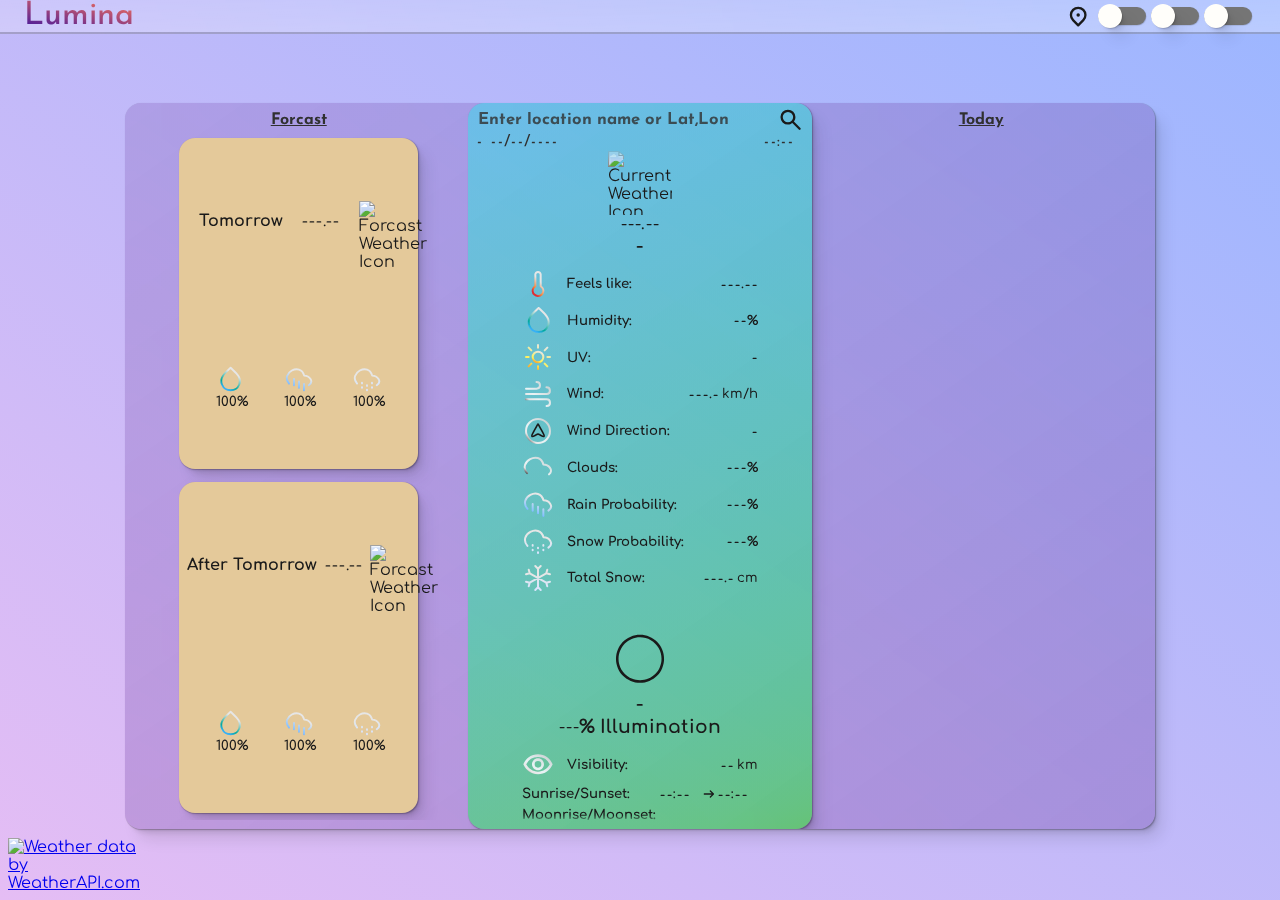
==== index.html @ 7ab4dc07 "forcast start" ====
<!DOCTYPE html>
<html lang="en">

<head>
    <meta charset="UTF-8">
    <meta name="viewport" content="width=device-width, initial-scale=1.0">
    <meta name="description" content="Lumina Weather Application">
    <meta property="og:title" content="Lumina" />
    <meta property="og:type" content="website" />
    <meta property="og:url" content="https://omar-elsherbiny.github.io/Lumina/" />
    <meta property="og:image" content="https://cdn.weatherapi.com/weather/64x64/day/116.png" />
    <title>Lumina Weather App</title>
    <link rel="stylesheet" href="./styles.css">
    <script src="./script.js" defer></script>
</head>

<body>
    <nav>
        <h1 id="title">Lumina</h1>
        <div>
            <svg id="location-off" class="hide" onclick="getLocation(false)" xmlns="http://www.w3.org/2000/svg"
                width="28" height="28" viewBox="0 0 24 24">
                <g fill="none" stroke="currentColor" stroke-linecap="round" stroke-width="2.5">
                    <path d="m4 4l16 16" />
                    <path stroke-linejoin="round"
                        d="M6.023 6.022A7.779 7.779 0 0 0 6.5 16.5L12 22l5-5M9.344 3.687a7.78 7.78 0 0 1 9.969 9.969" />
                </g>
            </svg>
            <svg id="location-on" onclick="getLocation(true)" xmlns="http://www.w3.org/2000/svg" width="28" height="28"
                viewBox="0 0 24 24">
                <g fill="none" stroke="currentColor" stroke-linejoin="round">
                    <path stroke-width="3.75" d="M12 11h.01v.01H12z" />
                    <path stroke-width="2.5" d="m12 22l5.5-5.5a7.778 7.778 0 1 0-11 0z" />
                </g>
            </svg>
            <input type="checkbox" id="format-toggle" class="toggle">
            <label for="format-toggle"><input type="checkbox" id="format-toggle" class="toggle"></label>
            <input type="checkbox" id="unit-toggle" class="toggle">
            <label for="unit-toggle"><input type="checkbox" id="unit-toggle" class="toggle"></label>
            <input type="checkbox" id="theme-toggle" class="toggle">
            <label for="theme-toggle"><input type="checkbox" id="theme-toggle" class="toggle"></label>
        </div>
    </nav>
    <div id="main-container">
        <main class="scroll">
            <section id="current-container">
                <div id="search-container">
                    <div id="search-box">
                        <input id="search-input" type="text" required minlength="1" maxlength="50" autocomplete="off"
                            placeholder="Enter location name or Lat,Lon">
                        <svg id="search-icon" onclick="updateWeatherData(0)" xmlns="http://www.w3.org/2000/svg"
                            width="28" height="28" viewBox="0 0 24 24">
                            <path fill="currentColor"
                                d="M9.5 16q-2.725 0-4.612-1.888T3 9.5t1.888-4.612T9.5 3t4.613 1.888T16 9.5q0 1.1-.35 2.075T14.7 13.3l5.6 5.6q.275.275.275.7t-.275.7t-.7.275t-.7-.275l-5.6-5.6q-.75.6-1.725.95T9.5 16m0-2q1.875 0 3.188-1.312T14 9.5t-1.312-3.187T9.5 5T6.313 6.313T5 9.5t1.313 3.188T9.5 14" />
                        </svg>
                    </div>
                    <div id="date-time-box">
                        <div id="date" class="clock-digit-container">
                            <div class="digit">
                                <p class="current">-</p>
                                <p>Sunday</p>
                                <p>Monday</p>
                                <p>Tuesday</p>
                                <p>Wednesday</p>
                                <p>Thursday</p>
                                <p>Friday</p>
                                <p>Saturday</p>
                            </div>
                            <p>
                            <pre> </pre>
                            </p>
                            <div class="digit">
                                <p class="current">-</p>
                                <p>0</p>
                                <p>1</p>
                                <p>2</p>
                                <p>3</p>
                                <p>4</p>
                                <p>5</p>
                                <p>6</p>
                                <p>7</p>
                                <p>8</p>
                                <p>9</p>
                            </div>
                            <div class="digit">
                                <p class="current">-</p>
                                <p>0</p>
                                <p>1</p>
                                <p>2</p>
                                <p>3</p>
                                <p>4</p>
                                <p>5</p>
                                <p>6</p>
                                <p>7</p>
                                <p>8</p>
                                <p>9</p>
                            </div>
                            <p>/</p>
                            <div class="digit">
                                <p class="current">-</p>
                                <p>0</p>
                                <p>1</p>
                                <p>2</p>
                                <p>3</p>
                                <p>4</p>
                                <p>5</p>
                                <p>6</p>
                                <p>7</p>
                                <p>8</p>
                                <p>9</p>
                            </div>
                            <div class="digit">
                                <p class="current">-</p>
                                <p>0</p>
                                <p>1</p>
                                <p>2</p>
                                <p>3</p>
                                <p>4</p>
                                <p>5</p>
                                <p>6</p>
                                <p>7</p>
                                <p>8</p>
                                <p>9</p>
                            </div>
                            <p>/</p>
                            <div class="digit">
                                <p class="current">-</p>
                                <p>0</p>
                                <p>1</p>
                                <p>2</p>
                                <p>3</p>
                                <p>4</p>
                                <p>5</p>
                                <p>6</p>
                                <p>7</p>
                                <p>8</p>
                                <p>9</p>
                            </div>
                            <div class="digit">
                                <p class="current">-</p>
                                <p>0</p>
                                <p>1</p>
                                <p>2</p>
                                <p>3</p>
                                <p>4</p>
                                <p>5</p>
                                <p>6</p>
                                <p>7</p>
                                <p>8</p>
                                <p>9</p>
                            </div>
                            <div class="digit">
                                <p class="current">-</p>
                                <p>0</p>
                                <p>1</p>
                                <p>2</p>
                                <p>3</p>
                                <p>4</p>
                                <p>5</p>
                                <p>6</p>
                                <p>7</p>
                                <p>8</p>
                                <p>9</p>
                            </div>
                            <div class="digit">
                                <p class="current">-</p>
                                <p>0</p>
                                <p>1</p>
                                <p>2</p>
                                <p>3</p>
                                <p>4</p>
                                <p>5</p>
                                <p>6</p>
                                <p>7</p>
                                <p>8</p>
                                <p>9</p>
                            </div>
                        </div>
                        <div id="time" class="clock-digit-container">
                            <div class="digit">
                                <p class="current">-</p>
                                <p>0</p>
                                <p>1</p>
                                <p>2</p>
                                <p>3</p>
                                <p>4</p>
                                <p>5</p>
                                <p>6</p>
                                <p>7</p>
                                <p>8</p>
                                <p>9</p>
                            </div>
                            <div class="digit">
                                <p class="current">-</p>
                                <p>0</p>
                                <p>1</p>
                                <p>2</p>
                                <p>3</p>
                                <p>4</p>
                                <p>5</p>
                                <p>6</p>
                                <p>7</p>
                                <p>8</p>
                                <p>9</p>
                            </div>
                            <p>:</p>
                            <div class="digit">
                                <p class="current">-</p>
                                <p>0</p>
                                <p>1</p>
                                <p>2</p>
                                <p>3</p>
                                <p>4</p>
                                <p>5</p>
                                <p>6</p>
                                <p>7</p>
                                <p>8</p>
                                <p>9</p>
                            </div>
                            <div class="digit">
                                <p class="current">-</p>
                                <p>0</p>
                                <p>1</p>
                                <p>2</p>
                                <p>3</p>
                                <p>4</p>
                                <p>5</p>
                                <p>6</p>
                                <p>7</p>
                                <p>8</p>
                                <p>9</p>
                            </div>
                            <div class="digit" style="padding-left: 0.2rem;">
                                <p>am</p>
                                <p>pm</p>
                            </div>
                        </div>
                    </div>
                    <div id="autocomplete-box"></div>
                </div>
                <div id="info-container" class="scroll">
                    <div id="centered-current-info">
                        <div id="current-weather-icon">
                            <img width="100%" height="100%" src="https://cdn.weatherapi.com/weather/64x64/day/116.png"
                                alt="Current Weather Icon">
                        </div>
                        <div id="current-temp" class="clock-digit-container">
                            <div class="digit">
                                <p class="current">-</p>
                                <p>0</p>
                                <p>1</p>
                                <p>2</p>
                                <p>3</p>
                                <p>4</p>
                                <p>5</p>
                                <p>6</p>
                                <p>7</p>
                                <p>8</p>
                                <p>9</p>
                            </div>
                            <div class="digit">
                                <p class="current">-</p>
                                <p>0</p>
                                <p>1</p>
                                <p>2</p>
                                <p>3</p>
                                <p>4</p>
                                <p>5</p>
                                <p>6</p>
                                <p>7</p>
                                <p>8</p>
                                <p>9</p>
                            </div>
                            <div class="digit">
                                <p class="current">-</p>
                                <p>0</p>
                                <p>1</p>
                                <p>2</p>
                                <p>3</p>
                                <p>4</p>
                                <p>5</p>
                                <p>6</p>
                                <p>7</p>
                                <p>8</p>
                                <p>9</p>
                            </div>
                            <p>.</p>
                            <div class="digit">
                                <p class="current">-</p>
                                <p>0</p>
                                <p>1</p>
                                <p>2</p>
                                <p>3</p>
                                <p>4</p>
                                <p>5</p>
                                <p>6</p>
                                <p>7</p>
                                <p>8</p>
                                <p>9</p>
                            </div>
                            <div class="digit">
                                <p class="current">-</p>
                                <p>°C</p>
                                <p>°F</p>
                            </div>
                        </div>
                        <h3 id="current-desc">-</h3>
                    </div>
                    <div id="extended-current-info">
                        <div class="info-piece">
                            <div class="key">
                                <svg class="key-icon" xmlns="http://www.w3.org/2000/svg" width="32" height="32"
                                    viewBox="0 0 24 24">
                                    <linearGradient id="grad1" x1="40%" y1="100%" x2="90%" y2="0%">
                                        <stop offset="0%" stop-color="#df2f36" />
                                        <stop offset="20%" stop-color="#f5853e" />
                                        <stop offset="60%" stop-color="#e6e6e6" />
                                        <stop offset="100%" stop-color="#e6e6e6" />
                                    </linearGradient>
                                    <linearGradient id="grad2" x1="40%" y1="100%" x2="90%" y2="0%">
                                        <stop offset="0%" stop-color="#36b0f7" />
                                        <stop offset="20%" stop-color="#01a99d" />
                                        <stop offset="70%" stop-color="#e6e6e6" />
                                        <stop offset="100%" stop-color="#e6e6e6" />
                                    </linearGradient>
                                    <linearGradient id="grad3" x1="40%" y1="100%" x2="90%" y2="0%">
                                        <stop offset="0%" stop-color="#f7b336" />
                                        <stop offset="20%" stop-color="#fff157" />
                                        <stop offset="95%" stop-color="#e6e6e6" />
                                        <stop offset="100%" stop-color="#e6e6e6" />
                                    </linearGradient>
                                    <linearGradient id="grad4" x1="0%" y1="100%" x2="100%" y2="0%">
                                        <stop offset="0%" stop-color="#1a1a1a" />
                                        <stop offset="20%" stop-color="#e6e6e6" />
                                        <stop offset="40%" stop-color="#e9f3f5" />
                                        <stop offset="100%" stop-color="#c4cbcc" />
                                    </linearGradient>
                                    <linearGradient id="grad5" x1="0%" y1="100%" x2="100%" y2="0%">
                                        <stop offset="0%" stop-color="#1a1a1a" />
                                        <stop offset="20%" stop-color="#e6e6e6" />
                                        <stop offset="40%" stop-color="#e9f3f5" />
                                        <stop offset="100%" stop-color="#c4cbcc" />
                                    </linearGradient>
                                    <linearGradient id="grad6" x1="0%" y1="100%" x2="50%" y2="0%">
                                        <stop offset="0%" stop-color="#2d69f7" />
                                        <stop offset="30%" stop-color="#87c1ff" />
                                        <stop offset="80%" stop-color="#e6e6e6" />
                                        <stop offset="100%" stop-color="#e6e6e6" />
                                    </linearGradient>
                                    <linearGradient id="grad7" x1="0%" y1="100%" x2="0%" y2="0%">
                                        <stop offset="0%" stop-color="#d9e4ff" />
                                        <stop offset="50%" stop-color="#dfe6ed" />
                                        <stop offset="60%" stop-color="#e6e6e6" />
                                        <stop offset="100%" stop-color="#e6e6e6" />
                                    </linearGradient>
                                    <path fill="none" stroke="url(#grad1)" stroke-linecap="round"
                                        stroke-linejoin="round" stroke-miterlimit="10" stroke-width="1.5"
                                        d="M14.155 13.86a.326.326 0 0 1-.114-.116a.312.312 0 0 1-.041-.155v-8.66c0-.512-.21-1.002-.586-1.364A2.038 2.038 0 0 0 12 3c-.53 0-1.04.203-1.414.565A1.894 1.894 0 0 0 10 4.929v8.66a.313.313 0 0 1-.041.155a.327.327 0 0 1-.114.116a3.971 3.971 0 0 0-1.396 1.493a3.803 3.803 0 0 0-.445 1.965a3.8 3.8 0 0 0 1.266 2.644a4.085 4.085 0 0 0 2.82 1.037a4.071 4.071 0 0 0 2.77-1.16A3.787 3.787 0 0 0 16 17.145c0-.652-.168-1.294-.49-1.867a3.976 3.976 0 0 0-1.355-1.417" />
                                </svg>
                                <h5 class="key-name">Feels like:</h5>
                            </div>
                            <div id="feels-like" class="value clock-digit-container">
                                <div class="digit">
                                    <p class="current">-</p>
                                    <p>0</p>
                                    <p>1</p>
                                    <p>2</p>
                                    <p>3</p>
                                    <p>4</p>
                                    <p>5</p>
                                    <p>6</p>
                                    <p>7</p>
                                    <p>8</p>
                                    <p>9</p>
                                </div>
                                <div class="digit">
                                    <p class="current">-</p>
                                    <p>0</p>
                                    <p>1</p>
                                    <p>2</p>
                                    <p>3</p>
                                    <p>4</p>
                                    <p>5</p>
                                    <p>6</p>
                                    <p>7</p>
                                    <p>8</p>
                                    <p>9</p>
                                </div>
                                <div class="digit">
                                    <p class="current">-</p>
                                    <p>0</p>
                                    <p>1</p>
                                    <p>2</p>
                                    <p>3</p>
                                    <p>4</p>
                                    <p>5</p>
                                    <p>6</p>
                                    <p>7</p>
                                    <p>8</p>
                                    <p>9</p>
                                </div>
                                <p>.</p>
                                <div class="digit">
                                    <p class="current">-</p>
                                    <p>0</p>
                                    <p>1</p>
                                    <p>2</p>
                                    <p>3</p>
                                    <p>4</p>
                                    <p>5</p>
                                    <p>6</p>
                                    <p>7</p>
                                    <p>8</p>
                                    <p>9</p>
                                </div>
                                <div class="digit">
                                    <p class="current">-</p>
                                    <p>°C</p>
                                    <p>°F</p>
                                </div>
                            </div>
                        </div>
                        <div class="info-piece">
                            <div class="key">
                                <svg class="key-icon" xmlns="http://www.w3.org/2000/svg" width="32" height="32"
                                    viewBox="0 0 24 24">
                                    <path fill="none" stroke="url(#grad2)" stroke-linecap="round"
                                        stroke-linejoin="round" stroke-width="1.5"
                                        d="M12.495 3c3.58 3.56 9.345 7.602 6.932 13.397C18.275 19.163 15.492 21 12.5 21c-2.992 0-5.775-1.837-6.927-4.603C3.161 10.607 8.919 6.561 12.495 3" />
                                </svg>
                                <h5 class="key-name">Humidity:</h5>
                            </div>
                            <div id="humidity" class="value clock-digit-container">
                                <div class="digit">
                                    <p class="current">-</p>
                                    <p>0</p>
                                    <p>1</p>
                                    <p>2</p>
                                    <p>3</p>
                                    <p>4</p>
                                    <p>5</p>
                                    <p>6</p>
                                    <p>7</p>
                                    <p>8</p>
                                    <p>9</p>
                                </div>
                                <div class="digit">
                                    <p class="current">-</p>
                                    <p>0</p>
                                    <p>1</p>
                                    <p>2</p>
                                    <p>3</p>
                                    <p>4</p>
                                    <p>5</p>
                                    <p>6</p>
                                    <p>7</p>
                                    <p>8</p>
                                    <p>9</p>
                                </div>
                                <h5>%</h5>
                            </div>
                        </div>
                        <div class="info-piece">
                            <div class="key">
                                <svg class="key-icon" xmlns="http://www.w3.org/2000/svg" width="32" height="32"
                                    viewBox="0 0 24 24">
                                    <g fill="none" stroke="url(#grad3)" stroke-linecap="round" stroke-linejoin="round"
                                        stroke-width="1.5">
                                        <circle cx="12" cy="12" r="4" />
                                        <path
                                            d="M12 3v2m0 14.004v2M5 12H3m18 0h-2m0-7l-2 2M5 5l2 2m0 10l-2 2m14 0l-2-2" />
                                    </g>
                                </svg>
                                <h5 class="key-name">UV:</h5>
                            </div>
                            <div id="uv" class="value clock-digit-container">
                                <div class="digit">
                                    <p class="current">-</p>
                                    <p>0</p>
                                    <p>1</p>
                                    <p>2</p>
                                    <p>3</p>
                                    <p>4</p>
                                    <p>5</p>
                                    <p>6</p>
                                    <p>7</p>
                                    <p>8</p>
                                    <p>9</p>
                                    <p>10</p>
                                    <p>11</p>
                                </div>
                            </div>
                        </div>
                        <div class="info-piece">
                            <div class="key">
                                <svg class="key-icon" xmlns="http://www.w3.org/2000/svg" width="32" height="32"
                                    viewBox="0 0 24 24">
                                    <path fill="none" stroke="url(#grad4)" stroke-linecap="round"
                                        stroke-linejoin="round" stroke-width="1.5"
                                        d="M18.325 7c3.485 0 3.485 5 0 5H3m15.411 9c3.452 0 3.452-5 0-5H3m7.872-13c3.506 0 3.506 5 0 5H3" />
                                </svg>
                                <h5 class="key-name">Wind:</h5>
                            </div>
                            <div id="wind" class="value clock-digit-container">
                                <div class="digit">
                                    <p class="current">-</p>
                                    <p>0</p>
                                    <p>1</p>
                                    <p>2</p>
                                    <p>3</p>
                                    <p>4</p>
                                    <p>5</p>
                                    <p>6</p>
                                    <p>7</p>
                                    <p>8</p>
                                    <p>9</p>
                                </div>
                                <div class="digit">
                                    <p class="current">-</p>
                                    <p>0</p>
                                    <p>1</p>
                                    <p>2</p>
                                    <p>3</p>
                                    <p>4</p>
                                    <p>5</p>
                                    <p>6</p>
                                    <p>7</p>
                                    <p>8</p>
                                    <p>9</p>
                                </div>
                                <div class="digit">
                                    <p class="current">-</p>
                                    <p>0</p>
                                    <p>1</p>
                                    <p>2</p>
                                    <p>3</p>
                                    <p>4</p>
                                    <p>5</p>
                                    <p>6</p>
                                    <p>7</p>
                                    <p>8</p>
                                    <p>9</p>
                                </div>
                                <p>.</p>
                                <div class="digit">
                                    <p class="current">-</p>
                                    <p>0</p>
                                    <p>1</p>
                                    <p>2</p>
                                    <p>3</p>
                                    <p>4</p>
                                    <p>5</p>
                                    <p>6</p>
                                    <p>7</p>
                                    <p>8</p>
                                    <p>9</p>
                                </div>
                                <h5 style="padding-left: 0.2rem;font-weight: 500;">km/h</h5>
                            </div>
                        </div>
                        <div class="info-piece">
                            <div class="key">
                                <svg id='wind-dir-icon'
                                    style="transition: rotate 0.5s cubic-bezier(.6,.3,.3,1.39);rotate:0deg;"
                                    class="key-icon" xmlns="http://www.w3.org/2000/svg" width="32" height="32"
                                    viewBox="0 0 24 24">
                                    <g fill="none" stroke="transparent" stroke-linecap="round" stroke-linejoin="round"
                                        stroke-width="1.5">
                                        <path d="M12 16.5v-9M8.5 11L12 7.5l3.5 3.5" />
                                    </g>
                                    <g fill="none" stroke="currentColor" stroke-width="1.2" stroke-linecap="round"
                                        stroke-linejoin="round">
                                        <path
                                            d="M 12.25 7 C 16.5 15 17 15.5 16.5 16 C 16 16.5 15.5 16 12.5 14.5 Q 12 14.25 11.5 14.5 C 8.5 16 8 16.5 7.5 16 C 7 15.5 7.5 15 11.75 7 Q 12 6.5 12.25 7" />
                                    </g>

                                    <g fill="none" stroke="url(#grad5)" stroke-linecap="round" stroke-linejoin="round"
                                        stroke-width="1.5">
                                        <circle cx="12" cy="12" r="9" />
                                    </g>
                                </svg>
                                <h5 class="key-name">Wind Direction:</h5>
                            </div>
                            <div id="wind-dir" class="value clock-digit-container">
                                <div class="digit">
                                    <p class="current">-</p>
                                    <p>N</p>
                                    <p>NNE</p>
                                    <p>NE</p>
                                    <p>ENE</p>
                                    <p>E</p>
                                    <p>ESE</p>
                                    <p>SE</p>
                                    <p>SSE</p>
                                    <p>S</p>
                                    <p>SSW</p>
                                    <p>SW</p>
                                    <p>WSW</p>
                                    <p>W</p>
                                    <p>WNW</p>
                                    <p>NW</p>
                                    <p>NNW</p>
                                </div>
                            </div>
                        </div>
                        <div class="info-piece">
                            <div class="key">
                                <svg class="key-icon" xmlns="http://www.w3.org/2000/svg" width="32" height="32"
                                    viewBox="0 0 24 24">
                                    <path fill="none" stroke="url(#grad5)" stroke-linecap="round"
                                        stroke-linejoin="round" stroke-width="1.5"
                                        d="M20.278 17.497c3.678-3.154-.214-7.384-4.256-7.384C13.175-.969-3.526 8.197 3.875 16.55" />
                                </svg>
                                <h5 class="key-name">Clouds:</h5>
                            </div>
                            <div id="clouds" class="value clock-digit-container">
                                <div class="digit">
                                    <p class="current">-</p>
                                    <p>0</p>
                                    <p>1</p>
                                    <p>2</p>
                                    <p>3</p>
                                    <p>4</p>
                                    <p>5</p>
                                    <p>6</p>
                                    <p>7</p>
                                    <p>8</p>
                                    <p>9</p>
                                </div>
                                <div class="digit">
                                    <p class="current">-</p>
                                    <p>0</p>
                                    <p>1</p>
                                    <p>2</p>
                                    <p>3</p>
                                    <p>4</p>
                                    <p>5</p>
                                    <p>6</p>
                                    <p>7</p>
                                    <p>8</p>
                                    <p>9</p>
                                </div>
                                <div class="digit">
                                    <p class="current">-</p>
                                    <p>0</p>
                                    <p>1</p>
                                    <p>2</p>
                                    <p>3</p>
                                    <p>4</p>
                                    <p>5</p>
                                    <p>6</p>
                                    <p>7</p>
                                    <p>8</p>
                                    <p>9</p>
                                </div>
                                <h5>%</h5>
                            </div>
                        </div>
                        <div class="info-piece">
                            <div class="key">
                                <svg class="key-icon" xmlns="http://www.w3.org/2000/svg" width="32" height="32"
                                    viewBox="0 0 24 24">
                                    <path fill="none" stroke="url(#grad6)" stroke-linecap="round"
                                        stroke-linejoin="round" stroke-width="1.5"
                                        d="M12.004 19L12 14m4.004 7L16 16m-7.996 1L8 12m11.825 5c4.495-3.16.475-7.73-3.706-7.73C13.296-1.732-3.265 7.368 4.074 15.662" />
                                </svg>
                                <h5 class="key-name">Rain Probability:</h5>
                            </div>
                            <div id="rain" class="value clock-digit-container">
                                <div class="digit">
                                    <p class="current">-</p>
                                    <p>0</p>
                                    <p>1</p>
                                    <p>2</p>
                                    <p>3</p>
                                    <p>4</p>
                                    <p>5</p>
                                    <p>6</p>
                                    <p>7</p>
                                    <p>8</p>
                                    <p>9</p>
                                </div>
                                <div class="digit">
                                    <p class="current">-</p>
                                    <p>0</p>
                                    <p>1</p>
                                    <p>2</p>
                                    <p>3</p>
                                    <p>4</p>
                                    <p>5</p>
                                    <p>6</p>
                                    <p>7</p>
                                    <p>8</p>
                                    <p>9</p>
                                </div>
                                <div class="digit">
                                    <p class="current">-</p>
                                    <p>0</p>
                                    <p>1</p>
                                    <p>2</p>
                                    <p>3</p>
                                    <p>4</p>
                                    <p>5</p>
                                    <p>6</p>
                                    <p>7</p>
                                    <p>8</p>
                                    <p>9</p>
                                </div>
                                <h5>%</h5>
                            </div>
                        </div>
                        <div class="info-piece">
                            <div class="key">
                                <svg class="key-icon" xmlns="http://www.w3.org/2000/svg" width="32" height="32"
                                    viewBox="0 0 24 24">
                                    <path fill="none" stroke="url(#grad7)" stroke-linecap="round"
                                        stroke-linejoin="round" stroke-width="1.5"
                                        d="M12.004 17.5L12 17m4.004-1.5L16 15m-7.996.5L8 15m4.004 6L12 20.5m4.004-1.5L16 18.5m-7.996.5L8 18.5M19.825 17c4.495-3.16.475-7.73-3.706-7.73C13.296-1.732-3.265 7.368 4.074 15.662" />
                                </svg>
                                <h5 class="key-name">Snow Probability:</h5>
                            </div>
                            <div id="snow" class="value clock-digit-container">
                                <div class="digit">
                                    <p class="current">-</p>
                                    <p>0</p>
                                    <p>1</p>
                                    <p>2</p>
                                    <p>3</p>
                                    <p>4</p>
                                    <p>5</p>
                                    <p>6</p>
                                    <p>7</p>
                                    <p>8</p>
                                    <p>9</p>
                                </div>
                                <div class="digit">
                                    <p class="current">-</p>
                                    <p>0</p>
                                    <p>1</p>
                                    <p>2</p>
                                    <p>3</p>
                                    <p>4</p>
                                    <p>5</p>
                                    <p>6</p>
                                    <p>7</p>
                                    <p>8</p>
                                    <p>9</p>
                                </div>
                                <div class="digit">
                                    <p class="current">-</p>
                                    <p>0</p>
                                    <p>1</p>
                                    <p>2</p>
                                    <p>3</p>
                                    <p>4</p>
                                    <p>5</p>
                                    <p>6</p>
                                    <p>7</p>
                                    <p>8</p>
                                    <p>9</p>
                                </div>
                                <h5>%</h5>
                            </div>
                        </div>
                        <div class="info-piece">
                            <div class="key">
                                <svg class="key-icon" xmlns="http://www.w3.org/2000/svg" width="32" height="32"
                                    viewBox="0 0 24 24">
                                    <path fill="none" stroke="url(#grad7)" stroke-linecap="round"
                                        stroke-linejoin="round" stroke-width="1.5"
                                        d="M12 19V5M9.953 3L12 5l2.047-2M9.953 21L12 19l2.047 2m-8.251-5.5l12.408-7m.749-2.732L18.204 8.5L21 9.232M3 14.768l2.796.732l-.75 2.732m.75-9.732l12.408 7M21 14.768l-2.796.732l.75 2.732M5.047 5.768L5.796 8.5L3 9.232" />
                                </svg>
                                <h5 class="key-name">Total Snow:</h5>
                            </div>
                            <div id="total-snow" class="value clock-digit-container">
                                <div class="digit">
                                    <p class="current">-</p>
                                    <p>0</p>
                                    <p>1</p>
                                    <p>2</p>
                                    <p>3</p>
                                    <p>4</p>
                                    <p>5</p>
                                    <p>6</p>
                                    <p>7</p>
                                    <p>8</p>
                                    <p>9</p>
                                </div>
                                <div class="digit">
                                    <p class="current">-</p>
                                    <p>0</p>
                                    <p>1</p>
                                    <p>2</p>
                                    <p>3</p>
                                    <p>4</p>
                                    <p>5</p>
                                    <p>6</p>
                                    <p>7</p>
                                    <p>8</p>
                                    <p>9</p>
                                </div>
                                <div class="digit">
                                    <p class="current">-</p>
                                    <p>0</p>
                                    <p>1</p>
                                    <p>2</p>
                                    <p>3</p>
                                    <p>4</p>
                                    <p>5</p>
                                    <p>6</p>
                                    <p>7</p>
                                    <p>8</p>
                                    <p>9</p>
                                </div>
                                <p>.</p>
                                <div class="digit">
                                    <p class="current">-</p>
                                    <p>0</p>
                                    <p>1</p>
                                    <p>2</p>
                                    <p>3</p>
                                    <p>4</p>
                                    <p>5</p>
                                    <p>6</p>
                                    <p>7</p>
                                    <p>8</p>
                                    <p>9</p>
                                </div>
                                <h5 style="padding-left: 0.2rem;font-weight: 500;">cm</h5>
                            </div>
                        </div>
                    </div>
                    <div id="centered-night-info">
                        <div id="night-moon-icon">
                            <svg xmlns="http://www.w3.org/2000/svg" width="32" height="32" viewBox="0 0 30 30">
                                <path fill="currentColor"
                                    d="M3.74 14.44c0-1.53.3-3 .89-4.39s1.4-2.59 2.4-3.6s2.2-1.81 3.6-2.4s2.85-.89 4.37-.89c1.53 0 3 .3 4.39.89s2.59 1.4 3.6 2.4s1.81 2.2 2.4 3.6s.89 2.85.89 4.39c0 1.52-.3 2.98-.89 4.37s-1.4 2.59-2.4 3.6s-2.2 1.81-3.6 2.4s-2.85.89-4.39.89c-1.52 0-2.98-.3-4.37-.89s-2.59-1.4-3.6-2.4s-1.81-2.2-2.4-3.6s-.89-2.84-.89-4.37m1.2 0c0 1.36.27 2.66.8 3.9s1.25 2.32 2.15 3.22s1.97 1.61 3.22 2.15s2.55.8 3.9.8c1.37 0 2.67-.27 3.91-.8s2.31-1.25 3.22-2.15s1.62-1.97 2.15-3.22s.8-2.55.8-3.9c0-1.82-.45-3.5-1.35-5.05s-2.13-2.77-3.68-3.68s-3.23-1.35-5.05-1.35c-1.36 0-2.66.27-3.9.8S8.79 6.41 7.89 7.32S6.28 9.3 5.74 10.54s-.8 2.54-.8 3.9" />
                            </svg>
                            <svg xmlns="http://www.w3.org/2000/svg" width="32" height="32" viewBox="0 0 30 30">
                                <path fill="currentColor"
                                    d="M15.01 25.71c2.04 0 3.92-.5 5.65-1.51s3.09-2.37 4.09-4.1s1.51-3.61 1.51-5.65s-.5-3.92-1.51-5.65s-2.37-3.09-4.09-4.09s-3.61-1.51-5.65-1.51c1.32.52 2.48 1.2 3.47 2.06s1.78 1.79 2.35 2.82s.99 2.07 1.27 3.13s.41 2.14.41 3.24c0 .64-.02 1.26-.07 1.84c-.05.58-.15 1.2-.29 1.87s-.33 1.28-.56 1.86s-.54 1.15-.92 1.74s-.83 1.11-1.35 1.58s-1.14.92-1.87 1.33s-1.55.75-2.44 1.04" />
                            </svg>
                            <svg xmlns="http://www.w3.org/2000/svg" width="32" height="32" viewBox="0 0 30 30">
                                <path fill="currentColor"
                                    d="M15.01 25.71c2.04 0 3.92-.5 5.65-1.51s3.09-2.37 4.09-4.1s1.51-3.61 1.51-5.65s-.5-3.92-1.51-5.65s-2.37-3.09-4.09-4.09s-3.61-1.51-5.65-1.51c1.1.59 2.07 1.32 2.89 2.19s1.47 1.82 1.95 2.83s.83 2.03 1.05 3.07s.34 2.09.34 3.16c0 .91-.04 1.76-.13 2.54s-.27 1.63-.53 2.53s-.62 1.71-1.06 2.43s-1.04 1.42-1.82 2.09s-1.67 1.22-2.69 1.67" />
                            </svg>
                            <svg xmlns="http://www.w3.org/2000/svg" width="32" height="32" viewBox="0 0 30 30">
                                <path fill="currentColor"
                                    d="M15.01 25.71c2.04 0 3.92-.5 5.65-1.51s3.09-2.37 4.09-4.1s1.51-3.61 1.51-5.65s-.5-3.92-1.51-5.65s-2.37-3.09-4.09-4.09s-3.61-1.51-5.65-1.51c1.71 1.26 2.97 2.9 3.78 4.91S20 12.24 20 14.44c0 .9-.03 1.73-.1 2.5s-.21 1.59-.43 2.47s-.51 1.68-.86 2.4s-.83 1.42-1.45 2.12s-1.33 1.28-2.15 1.78" />
                            </svg>
                            <svg xmlns="http://www.w3.org/2000/svg" width="32" height="32" viewBox="0 0 30 30">
                                <path fill="currentColor"
                                    d="M15.01 25.71c2.04 0 3.92-.5 5.65-1.51s3.09-2.37 4.09-4.1s1.51-3.61 1.51-5.65s-.5-3.92-1.51-5.65s-2.37-3.09-4.09-4.09s-3.61-1.51-5.65-1.51c1.29 1.39 2.24 3.07 2.84 5.05s.91 4.05.91 6.2c0 .88-.03 1.69-.08 2.44s-.16 1.55-.32 2.41s-.38 1.65-.64 2.37s-.63 1.43-1.09 2.15s-1.01 1.33-1.62 1.89" />
                            </svg>
                            <svg xmlns="http://www.w3.org/2000/svg" width="32" height="32" viewBox="0 0 30 30">
                                <path fill="currentColor"
                                    d="M14.99 25.71c2.04 0 3.93-.5 5.65-1.51s3.1-2.37 4.1-4.1s1.51-3.61 1.51-5.65s-.5-3.92-1.51-5.65s-2.37-3.09-4.1-4.09s-3.61-1.51-5.65-1.51c1.67 2.9 2.5 6.65 2.5 11.25c0 2.33-.17 4.43-.52 6.3s-1 3.51-1.98 4.96" />
                            </svg>
                            <svg xmlns="http://www.w3.org/2000/svg" width="32" height="32" viewBox="0 0 30 30"
                                style="transform: scaleX(-1)">
                                <path fill="currentColor"
                                    d="M3.74 14.44c0 2.04.5 3.93 1.51 5.65s2.37 3.1 4.09 4.1s3.61 1.51 5.65 1.51c-1-3.14-1.49-6.9-1.49-11.26c0-3.43.5-7.18 1.49-11.25c-2.04 0-3.92.5-5.65 1.51S6.26 7.07 5.25 8.8s-1.51 3.6-1.51 5.64" />
                            </svg>
                            <svg xmlns="http://www.w3.org/2000/svg" width="32" height="32" viewBox="0 0 30 30">
                                <path fill="currentColor"
                                    d="M15.01 25.71c2.04 0 3.92-.5 5.65-1.51s3.09-2.37 4.09-4.1s1.51-3.61 1.51-5.65s-.5-3.92-1.51-5.65s-2.37-3.09-4.09-4.09s-3.61-1.51-5.65-1.51z" />
                            </svg>
                            <svg xmlns="http://www.w3.org/2000/svg" width="32" height="32" viewBox="0 0 30 30">
                                <path fill="currentColor"
                                    d="M13.93 14.44c-.02 4.53.33 8.29 1.04 11.27c2.04.01 3.93-.49 5.65-1.49s3.1-2.36 4.11-4.08s1.52-3.61 1.53-5.65c.01-2.04-.49-3.93-1.49-5.65c-1-1.73-2.36-3.1-4.08-4.11s-3.6-1.52-5.64-1.53c-.73 3.71-1.11 7.46-1.12 11.24" />
                            </svg>
                            <svg xmlns="http://www.w3.org/2000/svg" width="32" height="32" viewBox="0 0 30 30">
                                <path fill="currentColor"
                                    d="M12.85 14.44c0 4.77.71 8.52 2.14 11.26c2.04 0 3.93-.5 5.65-1.51s3.1-2.37 4.1-4.1s1.51-3.61 1.51-5.65s-.5-3.92-1.51-5.65s-2.37-3.09-4.1-4.09s-3.61-1.51-5.65-1.51c-1.42 3.42-2.14 7.17-2.14 11.25" />
                            </svg>
                            <svg xmlns="http://www.w3.org/2000/svg" width="32" height="32" viewBox="0 0 30 30">
                                <path fill="currentColor"
                                    d="M11.8 14.43c0 2.39.24 4.52.71 6.39s1.31 3.5 2.51 4.89c1.52 0 2.98-.3 4.37-.89s2.59-1.4 3.6-2.4s1.81-2.2 2.4-3.6s.89-2.85.89-4.39s-.3-2.99-.89-4.38s-1.4-2.58-2.4-3.59s-2.2-1.81-3.6-2.4s-2.85-.89-4.37-.89C14 4.63 13.21 6.33 12.65 8.3s-.85 4-.85 6.13" />
                            </svg>
                            <svg xmlns="http://www.w3.org/2000/svg" width="32" height="32" viewBox="0 0 30 30">
                                <path fill="currentColor"
                                    d="M10.73 14.43c0 1.19.07 2.29.2 3.3s.35 2 .67 2.99s.76 1.9 1.33 2.75s1.27 1.59 2.09 2.25c1.53 0 2.99-.3 4.38-.89s2.58-1.4 3.59-2.4s1.81-2.2 2.4-3.6s.89-2.85.89-4.39c0-2.04-.5-3.93-1.51-5.65s-2.37-3.1-4.1-4.1s-3.61-1.51-5.65-1.51c-1.35 1.3-2.4 2.94-3.16 4.93s-1.13 4.08-1.13 6.32" />
                            </svg>
                            <svg xmlns="http://www.w3.org/2000/svg" width="32" height="32" viewBox="0 0 30 30">
                                <path fill="currentColor"
                                    d="M9.65 14.43c0 1.24.08 2.38.25 3.41s.44 2.05.83 3.04s.95 1.89 1.67 2.71s1.6 1.52 2.62 2.12c1.52 0 2.98-.3 4.37-.89s2.59-1.4 3.6-2.4s1.81-2.2 2.4-3.6s.89-2.85.89-4.39s-.3-2.99-.89-4.38s-1.4-2.58-2.4-3.59s-2.2-1.81-3.6-2.4s-2.85-.89-4.37-.89c-1.67 1.14-2.98 2.72-3.94 4.74s-1.43 4.18-1.43 6.52" />
                            </svg>
                            <svg xmlns="http://www.w3.org/2000/svg" width="32" height="32" viewBox="0 0 30 30">
                                <path fill="currentColor"
                                    d="M8.58 14.43c0 1.03.06 1.97.18 2.83s.32 1.73.62 2.59s.69 1.65 1.16 2.34s1.1 1.35 1.85 1.96s1.63 1.12 2.63 1.55c1.53 0 2.99-.3 4.38-.89s2.58-1.4 3.59-2.4s1.81-2.2 2.4-3.6s.89-2.85.89-4.39c0-2.04-.5-3.93-1.51-5.65s-2.37-3.1-4.1-4.1s-3.61-1.51-5.65-1.51c-1.99 1-3.56 2.51-4.72 4.55s-1.72 4.28-1.72 6.72" />
                            </svg>
                            <svg xmlns="http://www.w3.org/2000/svg" width="32" height="32" viewBox="0 0 30 30">
                                <path fill="currentColor"
                                    d="M3.74 14.44c0 2.04.5 3.93 1.51 5.65s2.37 3.1 4.1 4.1S12.96 25.7 15 25.7s3.92-.5 5.65-1.51s3.09-2.37 4.09-4.1s1.51-3.61 1.51-5.65s-.5-3.92-1.51-5.65s-2.37-3.09-4.09-4.09S17.04 3.19 15 3.19s-3.92.51-5.65 1.51s-3.1 2.37-4.1 4.09s-1.51 3.61-1.51 5.65" />
                            </svg>
                            <svg xmlns="http://www.w3.org/2000/svg" width="32" height="32" viewBox="0 0 30 30">
                                <path fill="currentColor"
                                    d="M3.74 14.49c0 1.22.19 2.4.56 3.54s.91 2.17 1.6 3.09s1.5 1.72 2.42 2.42s1.95 1.23 3.09 1.6s2.32.56 3.54.56c5.03-1.4 7.54-5.14 7.54-11.22c0-1.18-.14-2.3-.42-3.37s-.65-2.01-1.13-2.83s-1.04-1.57-1.68-2.24s-1.34-1.24-2.06-1.68s-1.47-.81-2.26-1.07c-1.52 0-2.98.3-4.37.89S8.02 5.57 7.02 6.57s-1.8 2.19-2.39 3.57s-.89 2.83-.89 4.35" />
                            </svg>
                            <svg xmlns="http://www.w3.org/2000/svg" width="32" height="32" viewBox="0 0 30 30">
                                <path fill="currentColor"
                                    d="M3.74 14.49c0 1.22.19 2.4.56 3.54s.91 2.17 1.6 3.09s1.5 1.72 2.42 2.42s1.95 1.23 3.09 1.6s2.32.56 3.54.56c4.33-1.73 6.49-5.47 6.49-11.22c0-1.39-.18-2.7-.54-3.93s-.85-2.31-1.47-3.23s-1.31-1.71-2.06-2.39s-1.56-1.23-2.42-1.66c-2.03 0-3.91.5-5.63 1.5S6.25 7.14 5.24 8.86s-1.5 3.6-1.5 5.63" />
                            </svg>
                            <svg xmlns="http://www.w3.org/2000/svg" width="32" height="32" viewBox="0 0 30 30">
                                <path fill="currentColor"
                                    d="M3.74 14.49c0 1.22.19 2.4.56 3.54s.91 2.17 1.6 3.09s1.5 1.72 2.42 2.42s1.95 1.23 3.09 1.6s2.32.56 3.54.56c3.61-2.07 5.42-5.81 5.42-11.22c0-1.31-.15-2.56-.45-3.74s-.71-2.24-1.23-3.17s-1.1-1.75-1.72-2.46s-1.3-1.33-2.02-1.86c-1.52 0-2.98.3-4.37.89S8 5.53 7 6.54s-1.8 2.2-2.39 3.59s-.87 2.83-.87 4.36" />
                            </svg>
                            <svg xmlns="http://www.w3.org/2000/svg" width="32" height="32" viewBox="0 0 30 30">
                                <path fill="currentColor"
                                    d="M3.74 14.47c0 1.52.3 2.98.89 4.37s1.39 2.58 2.4 3.59s2.2 1.8 3.59 2.4s2.84.89 4.37.89c2.89-2.39 4.34-6.14 4.34-11.24c0-2.34-.41-4.47-1.22-6.36S16.26 4.6 15 3.25c-2.03 0-3.91.5-5.64 1.51S6.25 7.12 5.24 8.84s-1.5 3.6-1.5 5.63" />
                            </svg>
                            <svg xmlns="http://www.w3.org/2000/svg" width="32" height="32" viewBox="0 0 30 30">
                                <path fill="currentColor"
                                    d="M3.74 14.47c0 2.03.5 3.91 1.51 5.63s2.37 3.09 4.09 4.09s3.6 1.51 5.63 1.51c2.17-2.75 3.25-6.5 3.25-11.24c0-3.96-1.08-7.71-3.25-11.24c-2.03 0-3.91.5-5.63 1.5S6.26 7.1 5.25 8.83s-1.51 3.61-1.51 5.64" />
                            </svg>
                            <svg xmlns="http://www.w3.org/2000/svg" width="32" height="32" viewBox="0 0 30 30">
                                <path fill="currentColor"
                                    d="M3.74 14.46c0 2.04.5 3.92 1.51 5.65s2.37 3.09 4.09 4.09s3.61 1.51 5.65 1.51c1.44-3.08 2.15-6.83 2.15-11.25c0-3.46-.72-7.2-2.15-11.24c-1.52 0-2.98.3-4.37.89S8.03 5.5 7.03 6.5s-1.8 2.2-2.4 3.59s-.89 2.84-.89 4.37" />
                            </svg>
                            <svg xmlns="http://www.w3.org/2000/svg" width="32" height="32" viewBox="0 0 30 30">
                                <path fill="currentColor"
                                    d="M3.74 14.44c0 2.04.5 3.93 1.51 5.65s2.37 3.1 4.09 4.1s3.61 1.51 5.65 1.51V3.19c-2.04 0-3.92.5-5.65 1.51S6.26 7.07 5.25 8.8s-1.51 3.6-1.51 5.64" />
                            </svg>
                            <svg xmlns="http://www.w3.org/2000/svg" width="32" height="32" viewBox="0 0 30 30">
                                <path fill="currentColor"
                                    d="M3.74 14.44c0 2.04.5 3.93 1.51 5.65s2.37 3.1 4.09 4.1s3.61 1.51 5.65 1.51c-1-3.14-1.49-6.9-1.49-11.26c0-3.43.5-7.18 1.49-11.25c-2.04 0-3.92.5-5.65 1.51S6.26 7.07 5.25 8.8s-1.51 3.6-1.51 5.64" />
                            </svg>
                            <svg xmlns="http://www.w3.org/2000/svg" width="32" height="32" viewBox="0 0 30 30">
                                <path fill="currentColor"
                                    d="M3.74 14.44c0 2.04.5 3.93 1.51 5.65s2.37 3.1 4.1 4.1S12.96 25.7 15 25.7c-2.01-2.74-3.02-6.5-3.02-11.26c0-3.98 1.01-7.73 3.02-11.25c-2.04 0-3.93.5-5.65 1.51s-3.1 2.37-4.1 4.09s-1.51 3.61-1.51 5.65" />
                            </svg>
                            <svg xmlns="http://www.w3.org/2000/svg" width="32" height="32" viewBox="0 0 30 30">
                                <path fill="currentColor"
                                    d="M3.74 14.44c0 2.04.5 3.93 1.51 5.65s2.37 3.1 4.09 4.1s3.61 1.51 5.65 1.51c-2.99-2.33-4.48-6.09-4.48-11.26c0-2.32.42-4.46 1.25-6.4s1.91-3.56 3.23-4.85c-2.04 0-3.92.5-5.65 1.51S6.26 7.07 5.25 8.8s-1.51 3.6-1.51 5.64" />
                            </svg>
                            <svg xmlns="http://www.w3.org/2000/svg" width="32" height="32" viewBox="0 0 30 30">
                                <path fill="currentColor"
                                    d="M3.74 14.44c0 2.04.5 3.93 1.51 5.65s2.37 3.1 4.1 4.1S12.96 25.7 15 25.7c-2.07-1.01-3.59-2.45-4.56-4.33S9 17.19 9 14.44c0-2.53.56-4.78 1.69-6.75s2.57-3.47 4.31-4.5c-2.04 0-3.93.5-5.65 1.51s-3.1 2.37-4.1 4.09s-1.51 3.61-1.51 5.65" />
                            </svg>
                            <svg xmlns="http://www.w3.org/2000/svg" width="32" height="32" viewBox="0 0 30 30">
                                <path fill="currentColor"
                                    d="M3.74 14.44c0 2.04.5 3.93 1.51 5.65s2.37 3.1 4.09 4.1s3.61 1.51 5.65 1.51c-2.59-.79-4.48-2.13-5.69-4.02s-1.81-4.3-1.81-7.24c0-1.39.2-2.7.6-3.95c.4-1.25.94-2.34 1.63-3.27s1.48-1.75 2.37-2.44s1.86-1.22 2.89-1.59c-2.04 0-3.92.5-5.65 1.51S6.26 7.07 5.25 8.8s-1.51 3.6-1.51 5.64" />
                            </svg>
                            <svg xmlns="http://www.w3.org/2000/svg" width="32" height="32" viewBox="0 0 30 30">
                                <path fill="currentColor"
                                    d="M3.74 14.44c0 2.04.5 3.93 1.51 5.65s2.37 3.1 4.09 4.1s3.61 1.51 5.65 1.51c-1.46-.56-2.72-1.18-3.79-1.88s-1.93-1.39-2.57-2.1s-1.15-1.49-1.53-2.34s-.64-1.66-.77-2.42s-.2-1.6-.2-2.52c0-.65.03-1.26.08-1.81s.16-1.14.32-1.77s.38-1.21.64-1.75s.63-1.09 1.08-1.66s.98-1.1 1.59-1.57s1.34-.95 2.21-1.42s1.85-.89 2.93-1.27c-2.04 0-3.92.5-5.65 1.51S6.26 7.07 5.25 8.8s-1.51 3.6-1.51 5.64" />
                            </svg>
                        </div>
                        <h3 id="moon-desc">-</h3>
                        <div id="moon-lumin" class="clock-digit-container">
                            <div class="digit">
                                <p class="current">-</p>
                                <p>0</p>
                                <p>1</p>
                                <p>2</p>
                                <p>3</p>
                                <p>4</p>
                                <p>5</p>
                                <p>6</p>
                                <p>7</p>
                                <p>8</p>
                                <p>9</p>
                            </div>
                            <div class="digit">
                                <p class="current">-</p>
                                <p>0</p>
                                <p>1</p>
                                <p>2</p>
                                <p>3</p>
                                <p>4</p>
                                <p>5</p>
                                <p>6</p>
                                <p>7</p>
                                <p>8</p>
                                <p>9</p>
                            </div>
                            <div class="digit">
                                <p class="current">-</p>
                                <p>0</p>
                                <p>1</p>
                                <p>2</p>
                                <p>3</p>
                                <p>4</p>
                                <p>5</p>
                                <p>6</p>
                                <p>7</p>
                                <p>8</p>
                                <p>9</p>
                            </div>
                            <h3>% Illumination</h3>
                        </div>
                    </div>
                    <div id="extended-night-info">
                        <div class="info-piece">
                            <div class="key">
                                <svg class="key-icon" xmlns="http://www.w3.org/2000/svg" width="32" height="32"
                                    viewBox="0 0 24 24">
                                    <path fill="url(#grad5)"
                                        d="M12 6a9.77 9.77 0 0 1 8.82 5.5C19.17 14.87 15.79 17 12 17s-7.17-2.13-8.82-5.5A9.77 9.77 0 0 1 12 6m0-2C7 4 2.73 7.11 1 11.5C2.73 15.89 7 19 12 19s9.27-3.11 11-7.5C21.27 7.11 17 4 12 4m0 5a2.5 2.5 0 0 1 0 5a2.5 2.5 0 0 1 0-5m0-2c-2.48 0-4.5 2.02-4.5 4.5S9.52 16 12 16s4.5-2.02 4.5-4.5S14.48 7 12 7" />
                                </svg>
                                <h5 class="key-name">Visibility:</h5>
                            </div>
                            <div id="visibility" class="value clock-digit-container">
                                <div class="digit">
                                    <p class="current">-</p>
                                    <p>0</p>
                                    <p>1</p>
                                    <p>2</p>
                                    <p>3</p>
                                    <p>4</p>
                                    <p>5</p>
                                    <p>6</p>
                                    <p>7</p>
                                    <p>8</p>
                                    <p>9</p>
                                </div>
                                <div class="digit">
                                    <p class="current">-</p>
                                    <p>0</p>
                                    <p>1</p>
                                    <p>2</p>
                                    <p>3</p>
                                    <p>4</p>
                                    <p>5</p>
                                    <p>6</p>
                                    <p>7</p>
                                    <p>8</p>
                                    <p>9</p>
                                </div>
                                <h5 style="padding-left: 0.2rem;font-weight: 500;">km</h5>
                            </div>
                        </div>
                        <div class="info-piece">
                            <div class="key">
                                <h5>Sunrise/Sunset: </h5>
                            </div>
                            <div class="value">
                                <div id="sunrise" class="clock-digit-container">
                                    <div class="digit">
                                        <p class="current">-</p>
                                        <p>0</p>
                                        <p>1</p>
                                        <p>2</p>
                                        <p>3</p>
                                        <p>4</p>
                                        <p>5</p>
                                        <p>6</p>
                                        <p>7</p>
                                        <p>8</p>
                                        <p>9</p>
                                    </div>
                                    <div class="digit">
                                        <p class="current">-</p>
                                        <p>0</p>
                                        <p>1</p>
                                        <p>2</p>
                                        <p>3</p>
                                        <p>4</p>
                                        <p>5</p>
                                        <p>6</p>
                                        <p>7</p>
                                        <p>8</p>
                                        <p>9</p>
                                    </div>
                                    <p>:</p>
                                    <div class="digit">
                                        <p class="current">-</p>
                                        <p>0</p>
                                        <p>1</p>
                                        <p>2</p>
                                        <p>3</p>
                                        <p>4</p>
                                        <p>5</p>
                                        <p>6</p>
                                        <p>7</p>
                                        <p>8</p>
                                        <p>9</p>
                                    </div>
                                    <div class="digit">
                                        <p class="current">-</p>
                                        <p>0</p>
                                        <p>1</p>
                                        <p>2</p>
                                        <p>3</p>
                                        <p>4</p>
                                        <p>5</p>
                                        <p>6</p>
                                        <p>7</p>
                                        <p>8</p>
                                        <p>9</p>
                                    </div>
                                    <div class="digit" style="padding-left: 0.2rem;">
                                        <p>am</p>
                                        <p>pm</p>
                                    </div>
                                </div>
                                <svg xmlns="http://www.w3.org/2000/svg" width="16" height="16" viewBox="0 0 24 24">
                                    <path fill="currentColor"
                                        d="M16.15 13H5q-.425 0-.712-.288T4 12t.288-.712T5 11h11.15L13.3 8.15q-.3-.3-.288-.7t.288-.7q.3-.3.713-.312t.712.287L19.3 11.3q.15.15.213.325t.062.375t-.062.375t-.213.325l-4.575 4.575q-.3.3-.712.288t-.713-.313q-.275-.3-.288-.7t.288-.7z" />
                                </svg>
                                <div id="sunset" class="clock-digit-container">
                                    <div class="digit">
                                        <p class="current">-</p>
                                        <p>0</p>
                                        <p>1</p>
                                        <p>2</p>
                                        <p>3</p>
                                        <p>4</p>
                                        <p>5</p>
                                        <p>6</p>
                                        <p>7</p>
                                        <p>8</p>
                                        <p>9</p>
                                    </div>
                                    <div class="digit">
                                        <p class="current">-</p>
                                        <p>0</p>
                                        <p>1</p>
                                        <p>2</p>
                                        <p>3</p>
                                        <p>4</p>
                                        <p>5</p>
                                        <p>6</p>
                                        <p>7</p>
                                        <p>8</p>
                                        <p>9</p>
                                    </div>
                                    <p>:</p>
                                    <div class="digit">
                                        <p class="current">-</p>
                                        <p>0</p>
                                        <p>1</p>
                                        <p>2</p>
                                        <p>3</p>
                                        <p>4</p>
                                        <p>5</p>
                                        <p>6</p>
                                        <p>7</p>
                                        <p>8</p>
                                        <p>9</p>
                                    </div>
                                    <div class="digit">
                                        <p class="current">-</p>
                                        <p>0</p>
                                        <p>1</p>
                                        <p>2</p>
                                        <p>3</p>
                                        <p>4</p>
                                        <p>5</p>
                                        <p>6</p>
                                        <p>7</p>
                                        <p>8</p>
                                        <p>9</p>
                                    </div>
                                    <div class="digit" style="padding-left: 0.2rem;">
                                        <p>am</p>
                                        <p>pm</p>
                                    </div>
                                </div>
                            </div>
                        </div>
                        <div class="info-piece">
                            <div class="key">
                                <h5>Moonrise/Moonset: </h5>
                            </div>
                            <div class="value">
                                <div id="moonrise" class="clock-digit-container">
                                    <div class="digit">
                                        <p class="current">-</p>
                                        <p>0</p>
                                        <p>1</p>
                                        <p>2</p>
                                        <p>3</p>
                                        <p>4</p>
                                        <p>5</p>
                                        <p>6</p>
                                        <p>7</p>
                                        <p>8</p>
                                        <p>9</p>
                                    </div>
                                    <div class="digit">
                                        <p class="current">-</p>
                                        <p>0</p>
                                        <p>1</p>
                                        <p>2</p>
                                        <p>3</p>
                                        <p>4</p>
                                        <p>5</p>
                                        <p>6</p>
                                        <p>7</p>
                                        <p>8</p>
                                        <p>9</p>
                                    </div>
                                    <p>:</p>
                                    <div class="digit">
                                        <p class="current">-</p>
                                        <p>0</p>
                                        <p>1</p>
                                        <p>2</p>
                                        <p>3</p>
                                        <p>4</p>
                                        <p>5</p>
                                        <p>6</p>
                                        <p>7</p>
                                        <p>8</p>
                                        <p>9</p>
                                    </div>
                                    <div class="digit">
                                        <p class="current">-</p>
                                        <p>0</p>
                                        <p>1</p>
                                        <p>2</p>
                                        <p>3</p>
                                        <p>4</p>
                                        <p>5</p>
                                        <p>6</p>
                                        <p>7</p>
                                        <p>8</p>
                                        <p>9</p>
                                    </div>
                                    <div class="digit" style="padding-left: 0.2rem;">
                                        <p>am</p>
                                        <p>pm</p>
                                    </div>
                                </div>
                                <svg xmlns="http://www.w3.org/2000/svg" width="16" height="16" viewBox="0 0 24 24">
                                    <path fill="currentColor"
                                        d="M16.15 13H5q-.425 0-.712-.288T4 12t.288-.712T5 11h11.15L13.3 8.15q-.3-.3-.288-.7t.288-.7q.3-.3.713-.312t.712.287L19.3 11.3q.15.15.213.325t.062.375t-.062.375t-.213.325l-4.575 4.575q-.3.3-.712.288t-.713-.313q-.275-.3-.288-.7t.288-.7z" />
                                </svg>
                                <div id="moonset" class="clock-digit-container">
                                    <div class="digit">
                                        <p class="current">-</p>
                                        <p>0</p>
                                        <p>1</p>
                                        <p>2</p>
                                        <p>3</p>
                                        <p>4</p>
                                        <p>5</p>
                                        <p>6</p>
                                        <p>7</p>
                                        <p>8</p>
                                        <p>9</p>
                                    </div>
                                    <div class="digit">
                                        <p class="current">-</p>
                                        <p>0</p>
                                        <p>1</p>
                                        <p>2</p>
                                        <p>3</p>
                                        <p>4</p>
                                        <p>5</p>
                                        <p>6</p>
                                        <p>7</p>
                                        <p>8</p>
                                        <p>9</p>
                                    </div>
                                    <p>:</p>
                                    <div class="digit">
                                        <p class="current">-</p>
                                        <p>0</p>
                                        <p>1</p>
                                        <p>2</p>
                                        <p>3</p>
                                        <p>4</p>
                                        <p>5</p>
                                        <p>6</p>
                                        <p>7</p>
                                        <p>8</p>
                                        <p>9</p>
                                    </div>
                                    <div class="digit">
                                        <p class="current">-</p>
                                        <p>0</p>
                                        <p>1</p>
                                        <p>2</p>
                                        <p>3</p>
                                        <p>4</p>
                                        <p>5</p>
                                        <p>6</p>
                                        <p>7</p>
                                        <p>8</p>
                                        <p>9</p>
                                    </div>
                                    <div class="digit" style="padding-left: 0.2rem;">
                                        <p>am</p>
                                        <p>pm</p>
                                    </div>
                                </div>
                            </div>
                        </div>
                        <div class="daycycle-bar">
                            <div></div>
                        </div>
                    </div>
                </div>
            </section>
            <section id="forcast-container" class="scroll">
                <h4>Forcast</h4>
                <div class="hour-card-container scroll">
                    <div class="forcast-card">
                        <div>
                            <h4>Tomorrow</h4>
                            <div class="forcast-card-temp clock-digit-container">
                                <div class="digit">
                                    <p class="current">-</p>
                                    <p>0</p>
                                    <p>1</p>
                                    <p>2</p>
                                    <p>3</p>
                                    <p>4</p>
                                    <p>5</p>
                                    <p>6</p>
                                    <p>7</p>
                                    <p>8</p>
                                    <p>9</p>
                                </div>
                                <div class="digit">
                                    <p class="current">-</p>
                                    <p>0</p>
                                    <p>1</p>
                                    <p>2</p>
                                    <p>3</p>
                                    <p>4</p>
                                    <p>5</p>
                                    <p>6</p>
                                    <p>7</p>
                                    <p>8</p>
                                    <p>9</p>
                                </div>
                                <div class="digit">
                                    <p class="current">-</p>
                                    <p>0</p>
                                    <p>1</p>
                                    <p>2</p>
                                    <p>3</p>
                                    <p>4</p>
                                    <p>5</p>
                                    <p>6</p>
                                    <p>7</p>
                                    <p>8</p>
                                    <p>9</p>
                                </div>
                                <p>.</p>
                                <div class="digit">
                                    <p class="current">-</p>
                                    <p>0</p>
                                    <p>1</p>
                                    <p>2</p>
                                    <p>3</p>
                                    <p>4</p>
                                    <p>5</p>
                                    <p>6</p>
                                    <p>7</p>
                                    <p>8</p>
                                    <p>9</p>
                                </div>
                                <div class="digit">
                                    <p class="current">-</p>
                                    <p>°C</p>
                                    <p>°F</p>
                                </div>
                            </div>
                            <div class="forcast-card-weather-icon">
                                <img width="100%" height="100%"
                                    src="https://cdn.weatherapi.com/weather/128x128/day/113.png"
                                    alt="Forcast Weather Icon"></img>
                            </div>
                        </div>
                        <div class="forcast-data">
                            <div>
                                <svg class="forcast-card-icon" xmlns="http://www.w3.org/2000/svg" width="28" height="28"
                                    viewBox="0 0 24 24">
                                    <path fill="none" stroke="url(#grad2)" stroke-linecap="round"
                                        stroke-linejoin="round" stroke-width="1.5"
                                        d="M12.495 3c3.58 3.56 9.345 7.602 6.932 13.397C18.275 19.163 15.492 21 12.5 21c-2.992 0-5.775-1.837-6.927-4.603C3.161 10.607 8.919 6.561 12.495 3" />
                                </svg>
                                <h5 class="forcast-card-humidity">100%</h5>
                            </div>
                            <div>
                                <svg class="forcast-card-icon" xmlns="http://www.w3.org/2000/svg" width="28" height="28"
                                    viewBox="0 0 24 24">
                                    <path fill="none" stroke="url(#grad6)" stroke-linecap="round"
                                        stroke-linejoin="round" stroke-width="1.5"
                                        d="M12.004 19L12 14m4.004 7L16 16m-7.996 1L8 12m11.825 5c4.495-3.16.475-7.73-3.706-7.73C13.296-1.732-3.265 7.368 4.074 15.662" />
                                </svg>
                                <h5 class="forcast-card-rain">100%</h5>
                            </div>
                            <div>
                                <svg class="forcast-card-icon" xmlns="http://www.w3.org/2000/svg" width="32" height="32"
                                    viewBox="0 0 24 24">
                                    <path fill="none" stroke="url(#grad7)" stroke-linecap="round"
                                        stroke-linejoin="round" stroke-width="1.5"
                                        d="M12.004 17.5L12 17m4.004-1.5L16 15m-7.996.5L8 15m4.004 6L12 20.5m4.004-1.5L16 18.5m-7.996.5L8 18.5M19.825 17c4.495-3.16.475-7.73-3.706-7.73C13.296-1.732-3.265 7.368 4.074 15.662" />
                                </svg>
                                <h5 class="forcast-card-snow">100%</h5>
                            </div>
                        </div>
                    </div>
                    <div class="forcast-card">
                        <div>
                            <h4>After Tomorrow</h4>
                            <div class="forcast-card-temp clock-digit-container">
                                <div class="digit">
                                    <p class="current">-</p>
                                    <p>0</p>
                                    <p>1</p>
                                    <p>2</p>
                                    <p>3</p>
                                    <p>4</p>
                                    <p>5</p>
                                    <p>6</p>
                                    <p>7</p>
                                    <p>8</p>
                                    <p>9</p>
                                </div>
                                <div class="digit">
                                    <p class="current">-</p>
                                    <p>0</p>
                                    <p>1</p>
                                    <p>2</p>
                                    <p>3</p>
                                    <p>4</p>
                                    <p>5</p>
                                    <p>6</p>
                                    <p>7</p>
                                    <p>8</p>
                                    <p>9</p>
                                </div>
                                <div class="digit">
                                    <p class="current">-</p>
                                    <p>0</p>
                                    <p>1</p>
                                    <p>2</p>
                                    <p>3</p>
                                    <p>4</p>
                                    <p>5</p>
                                    <p>6</p>
                                    <p>7</p>
                                    <p>8</p>
                                    <p>9</p>
                                </div>
                                <p>.</p>
                                <div class="digit">
                                    <p class="current">-</p>
                                    <p>0</p>
                                    <p>1</p>
                                    <p>2</p>
                                    <p>3</p>
                                    <p>4</p>
                                    <p>5</p>
                                    <p>6</p>
                                    <p>7</p>
                                    <p>8</p>
                                    <p>9</p>
                                </div>
                                <div class="digit">
                                    <p class="current">-</p>
                                    <p>°C</p>
                                    <p>°F</p>
                                </div>
                            </div>
                            <div class="forcast-card-weather-icon">
                                <img width="100%" height="100%"
                                    src="https://cdn.weatherapi.com/weather/128x128/day/113.png"
                                    alt="Forcast Weather Icon"></img>
                            </div>
                        </div>
                        <div class="forcast-data">
                            <div>
                                <svg class="forcast-card-icon" xmlns="http://www.w3.org/2000/svg" width="28" height="28"
                                    viewBox="0 0 24 24">
                                    <path fill="none" stroke="url(#grad2)" stroke-linecap="round"
                                        stroke-linejoin="round" stroke-width="1.5"
                                        d="M12.495 3c3.58 3.56 9.345 7.602 6.932 13.397C18.275 19.163 15.492 21 12.5 21c-2.992 0-5.775-1.837-6.927-4.603C3.161 10.607 8.919 6.561 12.495 3" />
                                </svg>
                                <h5 class="forcast-card-humidity">100%</h5>
                            </div>
                            <div>
                                <svg class="forcast-card-icon" xmlns="http://www.w3.org/2000/svg" width="28" height="28"
                                    viewBox="0 0 24 24">
                                    <path fill="none" stroke="url(#grad6)" stroke-linecap="round"
                                        stroke-linejoin="round" stroke-width="1.5"
                                        d="M12.004 19L12 14m4.004 7L16 16m-7.996 1L8 12m11.825 5c4.495-3.16.475-7.73-3.706-7.73C13.296-1.732-3.265 7.368 4.074 15.662" />
                                </svg>
                                <h5 class="forcast-card-rain">100%</h5>
                            </div>
                            <div>
                                <svg class="forcast-card-icon" xmlns="http://www.w3.org/2000/svg" width="32" height="32"
                                    viewBox="0 0 24 24">
                                    <path fill="none" stroke="url(#grad7)" stroke-linecap="round"
                                        stroke-linejoin="round" stroke-width="1.5"
                                        d="M12.004 17.5L12 17m4.004-1.5L16 15m-7.996.5L8 15m4.004 6L12 20.5m4.004-1.5L16 18.5m-7.996.5L8 18.5M19.825 17c4.495-3.16.475-7.73-3.706-7.73C13.296-1.732-3.265 7.368 4.074 15.662" />
                                </svg>
                                <h5 class="forcast-card-snow">100%</h5>
                            </div>
                        </div>
                    </div>
            </section>
            <section id="alt-current-container" class="scroll">
            </section>
            <section id="today-container">
                <h4>Today</h4>
                <div class="hour-card-container scroll">
                </div>
            </section>
        </main>
        <footer>
            <a href="https://www.weatherapi.com/" title="Free Weather API" target="_blank">
                <img width="100%" src='//cdn.weatherapi.com/v4/images/weatherapi_logo.png'
                    alt="Weather data by WeatherAPI.com">
            </a>
        </footer>
    </div>
</body>

</html>
---- styles.css ----
@import url('https://fonts.googleapis.com/css2?family=Comfortaa:wght@300..800&display=swap');
@import url('https://fonts.googleapis.com/css2?family=Josefin+Sans:ital,wght@0,100..700;1,100..700&display=swap');

/*root*/
:root {
    --shadow-color: 0deg 0% 0%;
    --shadow-elevation-low:
        0.5px 0.6px 0.8px hsl(var(--shadow-color) / 0.15),
        0.8px 1px 1.3px -1.6px hsl(var(--shadow-color) / 0.13),
        2px 2.5px 3.2px -3.2px hsl(var(--shadow-color) / 0.1);
    --shadow-elevation-medium:
        0.5px 0.6px 0.8px hsl(var(--shadow-color) / 0.16),
        1.4px 1.8px 2.3px -1.1px hsl(var(--shadow-color) / 0.14),
        3.8px 4.9px 6.3px -2.2px hsl(var(--shadow-color) / 0.12),
        10px 12.7px 16.4px -3.2px hsl(var(--shadow-color) / 0.1);
    --shadow-elevation-high:
        0.5px 0.6px 0.8px hsl(var(--shadow-color) / 0.14),
        2.3px 2.9px 3.7px -0.5px hsl(var(--shadow-color) / 0.14),
        4.5px 5.7px 7.4px -0.9px hsl(var(--shadow-color) / 0.13),
        7.9px 10px 12.9px -1.4px hsl(var(--shadow-color) / 0.12),
        13.5px 17.1px 22.1px -1.9px hsl(var(--shadow-color) / 0.11),
        22.1px 28.1px 36.2px -2.3px hsl(var(--shadow-color) / 0.1),
        34.8px 44.1px 56.9px -2.8px hsl(var(--shadow-color) / 0.09),
        52.3px 66.3px 85.5px -3.2px hsl(var(--shadow-color) / 0.09);

    --bgr-light: #e5bdf4, #9cb6ff;
    --bgr-dark: #24063d, #15085e;
    --main-trans: #6633994d, #66339933;
    --day-info-opacity: 100%;
    --day-info0: #35deed80;
    --day-info1: #1ff20780;
    --autocomplete: #6e9ad4bf;
    --autocomplete-card: #2e3de0;
    --bar-daylight: #34a5cb;
    --bar-moonlight: #192c67;
    --bar-darknight: #1a1a1a;
    --bar-gap-perc: 5%;
    --bar-sunrise: 100%;
    --bar-sunset: 0%;
    --bar-moonrise: 0%;
    --bar-moonset: 0%;
    --bar-selector-perc: 50%;
    --text3: #e6e6e6;
}

:root[data-theme="light"] {
    --border-highlight: rgba(0, 0, 0, 0.2);
    --bgr-opacity: 1;
    --title-bgr: #340fa3, #ff7657;
    --text: #1a1a1a;
    --text2: #303030;
    --night-info: color-mix(in lab, var(--day-info1) var(--day-info-opacity), #0a085466), color-mix(in lab, var(--day-info0) var(--day-info-opacity), #0f720433);
    --card-bgr-day: #e4c99a;
    --card-bgr-night: #1280ca;
    --card-day-outline: #71d1b3;
}

:root[data-theme="dark"] {
    --border-highlight: rgba(255, 255, 255, 0.2);
    --bgr-opacity: 0;
    --title-bgr: #d2c3fe, #ff8f75;
    --text: #e6e6e6;
    --text2: #fcfcfd;
    --night-info: color-mix(in lab, var(--day-info1) var(--day-info-opacity), #0a085491), color-mix(in lab, var(--day-info0) var(--day-info-opacity), #0f72044d);
    --card-bgr-day: #cf9e4a;
    --card-bgr-night: #4a55cf;
    --card-day-outline: #48ab8c;
}

/*root/*/


/*setup*/
body {
    margin: 0;
    padding: 0;
    height: 100vh;
    font-family: 'Comfortaa', system-ui, -apple-system, BlinkMacSystemFont, 'Segoe UI', Roboto, Oxygen, Ubuntu, Cantarell, 'Open Sans', 'Helvetica Neue', sans-serif;
    color: var(--text);
}

h1,
h2,
h3,
h4,
h5,
h6,
small,
p,
pre {
    margin: 0;
}

body * {
    transition: color ease-in-out 0.2s, background-color ease-in-out 0.2s;
    -webkit-tap-highlight-color: rgba(255, 255, 255, 0);
    -moz-tap-highlight-color: rgba(255, 255, 255, 0);
}

.hide {
    display: none !important;
}

.prevent-select {
    -webkit-user-select: none;
    -ms-user-select: none;
    -moz-user-select: none;
    user-select: none;
}

/*setup/*/

/*general*/
.scroll {
    overflow-y: auto;
}

.scroll::-webkit-scrollbar {
    width: 3pt;
}

.scroll::-webkit-scrollbar-track {
    background-color: transparent;
}

.scroll::-webkit-scrollbar-thumb {
    background-color: var(--border-highlight);
    border-radius: 50px;
    background-clip: content-box;
}

.scroll::-webkit-scrollbar-corner {
    background: transparent;
}

.scroll-moz {
    scrollbar-color: var(--border-highlight) transparent;
}

input[type="checkbox"].toggle+label {
    /*visible label*/
    font-size: 12px;
    font-weight: 550;
    text-transform: uppercase;
    padding: 0.4% 0.5%;
    border-radius: 5px;

    position: relative;
    display: flex;
    align-items: center;
    cursor: pointer;
}

input[type="checkbox"].toggle {
    opacity: 0;
    position: absolute;
    scale: 0;
}

input[type="checkbox"].toggle+label:hover {
    color: rgb(117, 117, 117);
}

input[type="checkbox"].toggle+label::before {
    content: "";
    width: 4em;
    height: 1.5em;
    border-radius: 1em;
    background-color: rgb(117, 117, 117);
    margin-right: 0.25em;
    box-shadow: var(--shadow-elevation-low);
}

input[type="checkbox"].toggle+label::after {
    position: absolute;
    content: "";
    width: 1.5rem;
    height: 1.5rem;
    border-radius: 1em;
    background-color: #fffefa;
    background-repeat: no-repeat;
    background-position: center;
    background-size: 1.2rem;
    background-image: url('https://api.iconify.design/iconamoon:mode-light-fill.svg?color=%2308081a');
    transition: all 200ms ease-in-out;
    box-shadow: var(--shadow-elevation-medium);
}

input[type="checkbox"].toggle:checked+label::after {
    transform: translateX(1.5rem);
    background-color: #08081a;
    background-image: url('https://api.iconify.design/iconamoon:mode-dark-fill.svg?color=%23fffefa');
}

/*general/*/

#unit-toggle.toggle+label::after {
    background-image: url('https://api.iconify.design/mdi:temperature-celsius.svg?color=%2308081a');
}

#unit-toggle.toggle:checked+label::after {
    background-image: url('https://api.iconify.design/mdi:temperature-fahrenheit.svg?color=%23fffefa');
}

#format-toggle.toggle+label::after {
    background-image: url('https://api.iconify.design/tabler:clock-24.svg?color=%2308081a');
}

#format-toggle.toggle:checked+label::after {
    background-image: url('https://api.iconify.design/tabler:clock-12.svg?color=%23fffefa');
}

nav {
    display: flex;
    align-items: center;
    justify-content: space-between;
    position: sticky;

    top: 0px;
    height: 2rem;
    padding: 0 1.5rem;
    width: calc(100% - 3rem);

    background: linear-gradient(to top left, rgba(255, 255, 255, 0.3), rgba(255, 255, 255, 0.2));
    backdrop-filter: blur(1rem);
    -webkit-backdrop-filter: blur(1rem);
    border-bottom: 2pt solid var(--border-highlight);
    z-index: 999;
}

nav>div {
    display: flex;
    align-items: center;
    justify-content: space-between;
    min-width: fit-content;
    width: 7rem;
}

#location-on,
#location-off {
    padding-right: 0.5rem;
    cursor: pointer;
    transition: scale 0.2s ease-in-out;
}

#location-on:hover,
#location-off:hover {
    scale: 1.1;
}

#title {
    font-family: 'Josefin Sans';
    font-weight: 500;
    background: linear-gradient(10deg, var(--title-bgr));
    background-clip: text;
    color: transparent;
    -webkit-background-clip: text;
    -webkit-text-fill-color: transparent;
}

#main-container {
    position: absolute;
    top: 0;
    left: 0;
    width: 100%;
    height: 100vh;

    display: flex;
    align-items: center;
    justify-content: center;
}

#main-container::before {
    content: "";
    position: absolute;
    top: 0;
    bottom: 0;
    left: 0;
    right: 0;
    z-index: -1;

    background: linear-gradient(to top right, var(--bgr-light));
    opacity: var(--bgr-opacity);
    transition: opacity 0.2s ease-in-out;
}

#main-container::after {
    content: "";
    position: absolute;
    top: 0;
    bottom: 0;
    left: 0;
    right: 0;
    z-index: -1;
    background: linear-gradient(to top right, var(--bgr-dark));
    opacity: calc(1 - var(--bgr-opacity));
    transition: opacity 0.2s ease-in-out;
}

main {
    position: relative;
    display: flex;
    align-items: center;
    justify-content: space-evenly;
    width: clamp(70dvw, 80%, 100dvw);
    height: 80%;
    transform: translateY(1rem);
    padding: 0.2rem;
    border-radius: 1rem;
    background: linear-gradient(to top left, var(--main-trans));
    backdrop-filter: blur(1rem);
    -webkit-backdrop-filter: blur(1rem);
    box-shadow: var(--shadow-elevation-medium);
}

section {
    height: 100%;
    width: 33.3%;
    /* border: 1pt solid red; */
    border-radius: 1rem;
}

footer {
    position: absolute;
    left: 0.5rem;
    bottom: 0.5rem;
    width: 60px;
}

/*clock digits*/
.clock-digit-container {
    display: flex;
    align-items: center;
    justify-content: center;
    width: fit-content;
    height: fit-content;
}

.digit {
    position: relative;
    width: 7px;
    height: 1.2rem;
    overflow: hidden;
    transition: width 0.2s ease-in-out;
}

.clock-digit-container p {
    background-color: inherit;
    font-size: 1rem;
    font-weight: 500;
    text-align: center;
}

.digit p {
    position: absolute;
    top: 50%;
    left: 50%;
    transform: translate(-50%, 150%);
    transition: transform 0.6s cubic-bezier(.28, -0.05, .57, 1.5), opacity 0.6s cubic-bezier(.28, -0.05, .57, 1.5);
    opacity: 0.7;
}

.digit p.current {
    transform: translate(-50%, -50%);
    opacity: 1;
}

.digit p.out {
    transform: translate(-50%, -150%);
    opacity: 0.5;
}

/*clock digits/*/

/*current container*/
#current-container {
    box-sizing: border-box;
    position: absolute;
    display: flex;
    flex-direction: column;
    border-radius: 1rem;
    padding: 0.2rem;
    transition: transform 1s cubic-bezier(.5, 0, .2, 1);
}

#current-container::before {
    content: '';
    position: absolute;
    top: 0;
    left: 0;
    width: 100%;
    height: 100%;
    border-radius: 1rem;
    background: linear-gradient(-20deg, var(--night-info));
    box-shadow: var(--shadow-elevation-medium);
    transition: opacity 0.15s ease-in-out;
}

#current-container.invis::before {
    opacity: 0;
}

#search-container {
    position: relative;
    display: flex;
    align-items: center;
    justify-content: start;
    flex-direction: column;
    width: calc(100% - 0.5rem);
    padding-left: 0.25rem;
}

#search-container>div {
    display: flex;
    align-items: center;
    justify-content: space-between;
    width: 100%;
}

#search-input {
    background: transparent;
    outline: none;
    border: none;
    font-weight: 800;
    font-size: 12.5pt;
    width: calc(100% - 28px);
    color: var(--text);
}

#search-input:-webkit-autofill,
#search-input:-webkit-autofill:hover,
#search-input:-webkit-autofill:focus,
#search-input:-webkit-autofill:active {
    transition: background-color 600000s 0s, color 600000s 0s;
}

#search-input::-moz-placeholder {
    color: inherit;
}

#search-input::placeholder {
    color: inherit;
    opacity: 0.8;
}

#search-input,
#date-time-box {
    color: var(--text2);
    font-family: 'Josefin Sans';
}

#search-icon {
    cursor: pointer;
    transition: scale 0.2s ease-in-out;
}

#search-icon:hover {
    scale: 1.1;
}

#date-time-box .clock-digit-container p {
    font-weight: 500;
    font-size: 12pt;
}

#date-time-box .clock-digit-container .digit {
    height: 12pt;
}

#search-container>#autocomplete-box {
    position: absolute;
    top: calc(100% + 0.1rem);
    width: 95%;
    height: fit-content;
    align-items: start;
    justify-content: start;
    flex-wrap: wrap;
    z-index: 2;
    border-radius: 1rem;
    background-color: var(--autocomplete);
    backdrop-filter: blur(5rem);
    -webkit-backdrop-filter: blur(5rem);
    box-shadow: var(--shadow-elevation-low);

    opacity: 0;
    transition: opacity 0.5s ease-in;
}

#autocomplete-box h5 {
    border-radius: 1rem;
    padding: 0.2rem 0.4rem;
    margin: 0.3rem;
    background-color: var(--autocomplete-card);
    text-align: center;
    color: var(--text3);
    font-weight: 490;
    box-shadow: var(--shadow-elevation-low);
    cursor: pointer;
    transition: scale 0.2s ease-in-out;
}

#autocomplete-box h5:hover {
    scale: 1.02;
}

/*info container*/
#info-container {
    position: relative;
    bottom: 0.2rem;
    padding: 0.25rem 0;
    mask-image: linear-gradient(to top, rgba(0, 0, 0, 0) 0%, rgba(0, 0, 0, 1) 0.5rem, rgba(0, 0, 0, 1) calc(100% - 1rem), rgba(0, 0, 0, 0) 100%);
    -webkit-mask-image: linear-gradient(to top, rgba(0, 0, 0, 0) 0%, rgba(0, 0, 0, 1) 0.5rem, rgba(0, 0, 0, 1) calc(100% - 1rem), rgba(0, 0, 0, 0) 100%);
}

#centered-current-info,
#centered-night-info {
    display: flex;
    align-items: center;
    justify-content: space-evenly;
    flex-direction: column;
}

#extended-current-info,
#extended-night-info {
    display: flex;
    align-items: center;
    justify-content: space-evenly;
    flex-direction: column;
    padding: 0.5rem 0 2rem 0;
}

#centered-current-info h3,
#centered-night-info h3 {
    padding: 0.1rem 0;
    text-align: center;
}

.info-piece {
    display: flex;
    align-items: center;
    justify-content: space-between;
    flex-wrap: wrap;
    width: clamp(12rem, 70%, 100%);
    padding: 0.15rem 0;
}

.key {
    display: flex;
    align-items: center;
    justify-content: center;
    padding-right: 0.25rem;
}

.key-icon {
    color: var(--text);
}

.key-name {
    padding-left: 0.8rem;
}

.value.clock-digit-container p {
    font-size: 0.83em;
}

.value.clock-digit-container .digit {
    height: 0.83em;
}

#extended-night-info .value {
    display: flex;
    align-items: center;
    justify-content: center;
}

#current-weather-icon,
#night-moon-icon {
    position: relative;
    width: 64px;
    height: 64px;
    overflow-y: hidden;
}

#night-moon-icon svg {
    position: absolute;
    width: 100%;
    height: 100%;
    top: 100%;
    transition: top 0.2s ease-in-out;
}

.daycycle-bar {
    position: relative;
    width: 80%;
    height: 1rem;
    border-radius: 1rem;
    background: var(--bar-darknight);
    margin-top: 0.8rem;
}

#extended-night-info .value .clock-digit-container p {
    font-size: 10pt;
}

#extended-night-info .value .clock-digit-container .digit {
    height: 10pt;
}


.daycycle-bar::before,
.daycycle-bar::after {
    content: '';
    position: absolute;
    top: 0;
    bottom: 0;
    left: 0;
    right: 0;
    border-radius: 1rem;
}

.daycycle-bar::before {
    background: linear-gradient(to right, transparent 0%, transparent calc(var(--bar-moonrise) - var(--bar-gap-perc)), var(--bar-moonlight) calc(var(--bar-moonrise) + var(--bar-gap-perc)), var(--bar-moonlight) calc(var(--bar-moonset) - var(--bar-gap-perc)), transparent calc(var(--bar-moonset) + var(--bar-gap-perc)), transparent 100%);
}

.daycycle-bar::after {
    background: linear-gradient(to right, var(--bar-daylight) 0%, var(--bar-daylight) calc(var(--bar-sunset) - var(--bar-gap-perc)), transparent calc(var(--bar-sunset) + var(--bar-gap-perc)), transparent calc(var(--bar-sunrise) - var(--bar-gap-perc)), var(--bar-daylight) calc(var(--bar-sunrise) + var(--bar-gap-perc)), var(--bar-daylight) 100%);
}

.daycycle-bar div {
    position: absolute;
    top: 50%;
    left: var(--bar-selector-perc);
    height: 1.2rem;
    width: 0.25rem;
    border-radius: 1rem;
    border: 1.2pt solid #def9ff;
    transform: translate(-50%, -50%);
    z-index: 50;
    transition: left 0.5s ease-in-out;
}

/*info container/*/
/*current container/*/

/*today container, forcast-container*/
#forcast-container,
#today-container {
    position: relative;
    box-sizing: border-box;
    display: flex;
    flex-direction: column;
    padding: 0.2rem 0;
}

#forcast-container>h4,
#today-container>h4 {
    text-align: center;
    text-decoration: underline;
    font-family: 'Josefin Sans';
    color: var(--text2);
    padding-top: 0.2rem;
}

.hour-card-container {
    flex: 1;
    display: flex;
    align-items: center;
    justify-content: space-evenly;
    flex-direction: column;
    mask-image: linear-gradient(to top, rgba(0, 0, 0, 0) 0%, rgba(0, 0, 0, 1) 0.3rem, rgba(0, 0, 0, 1) calc(100% - 0.6rem), rgba(0, 0, 0, 0) 100%);
    -webkit-mask-image: linear-gradient(to top, rgba(0, 0, 0, 0) 0%, rgba(0, 0, 0, 1) 0.3rem, rgba(0, 0, 0, 1) calc(100% - 0.6rem), rgba(0, 0, 0, 0) 100%);
    margin: 0.2rem 0;
}

.hour-card {
    position: relative;
    width: clamp(12rem, 70%, 100%);
    height: fit-content;
    background-color: var(--card-bgr-day);
    border-radius: 1rem;
    margin: 0.4rem;
    box-shadow: var(--shadow-elevation-medium);
    cursor: pointer;
    transition: padding-bottom 0.2s ease-in-out;
    animation: linear fly-in-and-out;
    animation-timeline: view();
    opacity: 0;
}

@keyframes fade-in {
    from {
        scale: 0.7;
        opacity: 0;
    }

    to {
        scale: 1;
        opacity: 1;
    }
}

@keyframes fly-in-and-out {
    entry 0% {
        opacity: 0.5;
        scale: 0.7;
        transform: translateY(-20%);
    }

    entry 100% {
        opacity: 1;
        scale: 1;
        transform: translateY(0);
    }

    exit 0% {
        opacity: 1;
        scale: 1;
        transform: translateY(0);
    }

    exit 100% {
        opacity: 0.5;
        scale: 0.7;
        transform: translateY(20%);
    }
}

.hour-card.expanded {
    padding-bottom: 2rem;
}

.hour-card-extension,
.hour-card-main {
    display: flex;
    align-items: center;
    justify-content: space-evenly;
}

.hour-card-main {
    position: relative;
    background-color: inherit;
    border-radius: inherit;
    z-index: 2;
    font-size: 12pt;
}

.hour-card-extension {
    position: absolute;
    top: 0;
    left: 0;
    width: 100%;
    height: 2rem;
    opacity: 0;
    transition: top 0.2s ease-in-out, opacity 0.2s ease-in-out;
    font-size: 11.5pt;
}

.hour-card.expanded .hour-card-extension {
    top: calc(100% - 2rem);
    opacity: 1;
}

.hour-card-extension>div {
    display: flex;
    align-items: center;
    justify-content: center;
}

.hour-card-extension>div>h5 {
    font-weight: 600;
    font-size: 10pt;
    padding-left: 0.2rem;
}

.hour-card-weather-icon {
    width: 35px;
    height: 35px;
}

.hour-card-icon {
    width: 20px;
    height: 20px;
}

.forcast-card-temp.clock-digit-container p,
.hour-card-temp.clock-digit-container p {
    font-size: 11.2pt;
}

.forcast-card-temp.clock-digit-container .digit,
.hour-card-temp.clock-digit-container .digit {
    font-size: 11.2pt;
}

#forcast-container>div {
    mask-image: none;
    -webkit-mask-image: none;
}

.forcast-card {
    flex: 1;
    display: flex;
    flex-direction: column;
    width: clamp(12rem, 70%, 100%);
    height: fit-content;
    background-color: var(--card-bgr-day);
    border-radius: 1rem;
    margin: 0.4rem;
    box-shadow: var(--shadow-elevation-medium);
    cursor: pointer;
}

.forcast-card>div {
    display: flex;
    align-items: center;
    justify-content: space-evenly;
    flex: 1;
}

.forcast-card>div>h4 {
    text-align: center;
}

.forcast-data>div {
    display: flex;
    flex-direction: column;
    align-items: center;
    justify-content: center;
}

.forcast-data>div>h5 {
    font-weight: 600;
    font-size: 10pt;
    padding-left: 0.2rem;
}

.forcast-card-weather-icon {
    min-width: 40px;
    max-width: 40px;
    min-height: 40px;
    max-height: 40px;
}

.forcast-card-icon {
    width: 30px;
    height: 30px;
}

/*today container, forcast-container/*/

@media screen and (max-width:790px) {
    #current-container {
        position: relative;
        order: 1;
    }

    #current-container::before {
        box-shadow: none;
    }

    #today-container {
        order: 2;
        min-height: fit-content;
    }

    .hour-card-container {
        overflow-y: scroll;
        scroll-snap-type: x mandatory;
        flex-direction: row;
        justify-content: start;
        mask-image: linear-gradient(to right, rgba(0, 0, 0, 0) 0%, rgba(0, 0, 0, 1) 0.9rem, rgba(0, 0, 0, 1) calc(100% - 1.8rem), rgba(0, 0, 0, 0) 100%);
        -webkit-mask-image: linear-gradient(to right, rgba(0, 0, 0, 0) 0%, rgba(0, 0, 0, 1) 0.9rem, rgba(0, 0, 0, 1) calc(100% - 1.8rem), rgba(0, 0, 0, 0) 100%);
    }

    .hour-card {
        scroll-snap-align: center;
        min-width: 12rem;
        padding-bottom: 2rem;
    }

    .hour-card .hour-card-extension {
        top: calc(100% - 2rem);
        opacity: 1;
    }

    #forcast-container {
        order: 3;
    }

    #alt-current-container {
        order: 4;
    }

    main {
        overflow-y: scroll;
        scroll-snap-type: y proximity;
        padding: 0;
        justify-content: start;
        flex-direction: column;
    }

    section {
        scroll-snap-align: center;
        min-width: 100%;
        min-height: 100%;
    }
}

@media screen and (max-width:426px) {
    nav {
        padding: 0 0.5rem;
        width: calc(100% - 1rem);
    }

    footer {
        width: 30px;
    }

    #main-container {
        display: block;
    }

    main {
        top: 34.4px;
        height: calc(100% - 34.4px);
        transform: translateY(0);
        width: 100%;
        border-radius: 0;
    }

    #current-container::before {
        border-radius: 0;
    }
}
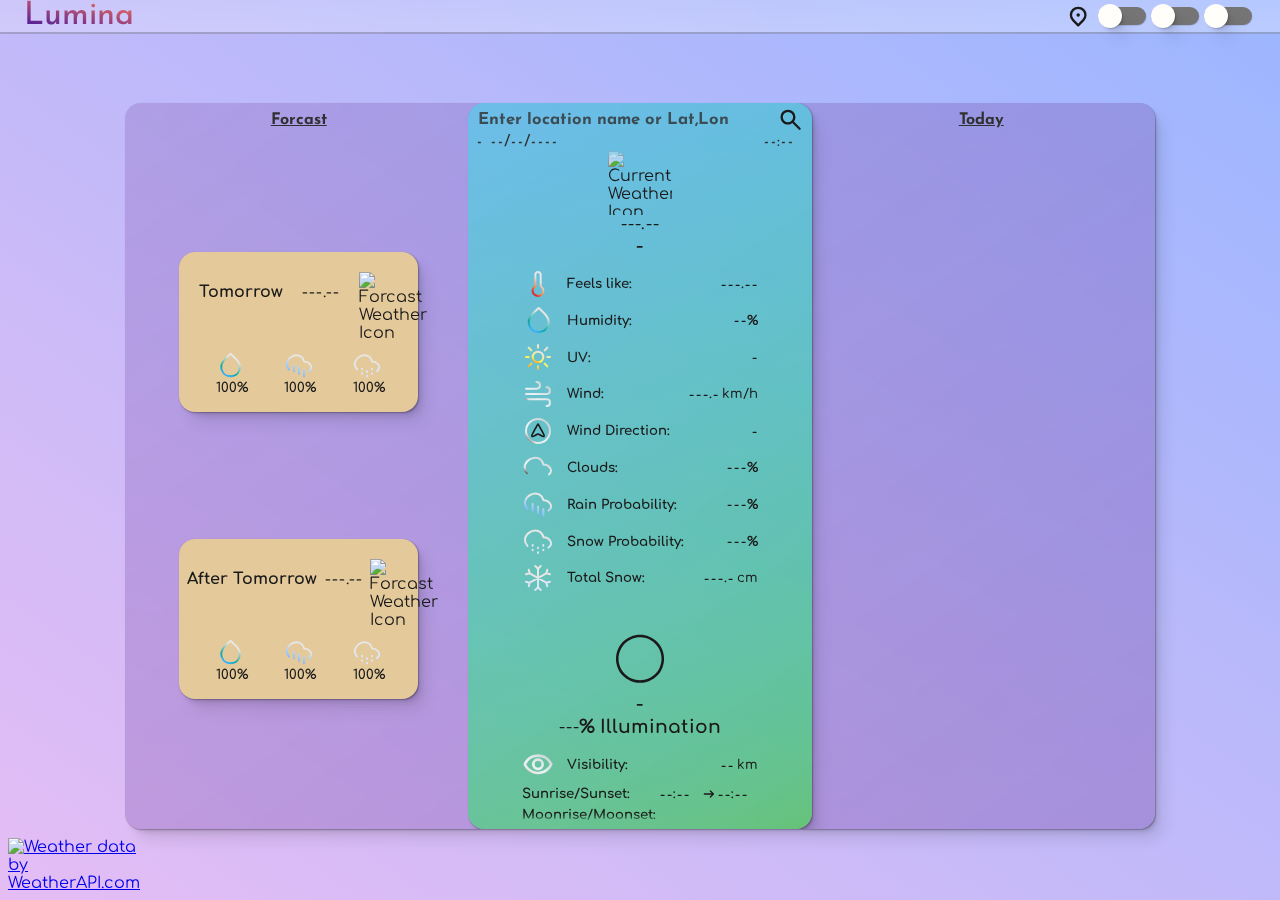
==== commit 26123288: "forcast functionality 1" ====
--- a/index.html
+++ b/index.html
@@ -1297,7 +1297,7 @@
             <section id="forcast-container" class="scroll">
                 <h4>Forcast</h4>
                 <div class="hour-card-container scroll">
-                    <div class="forcast-card">
+                    <div class="forcast-card" onclick="onForcastClick(1)">
                         <div>
                             <h4>Tomorrow</h4>
                             <div class="forcast-card-temp clock-digit-container">
@@ -1396,7 +1396,7 @@
                             </div>
                         </div>
                     </div>
-                    <div class="forcast-card">
+                    <div class="forcast-card" onclick="onForcastClick(2)">
                         <div>
                             <h4>After Tomorrow</h4>
                             <div class="forcast-card-temp clock-digit-container">
@@ -1497,6 +1497,7 @@
                     </div>
             </section>
             <section id="alt-current-container" class="scroll">
+                Lorem ipsum, dolor sit amet consectetur adipisicing elit. Eum possimus necessitatibus voluptatibus voluptatem quia earum vel cumque nobis aut totam tenetur est eligendi quod, provident natus velit ex sit nemo.
             </section>
             <section id="today-container">
                 <h4>Today</h4>
--- a/styles.css
+++ b/styles.css
@@ -41,6 +41,7 @@
     --bar-moonset: 0%;
     --bar-selector-perc: 50%;
     --text3: #e6e6e6;
+    --media-query: 0;
 }
 
 :root[data-theme="light"] {
@@ -380,7 +381,8 @@
     flex-direction: column;
     border-radius: 1rem;
     padding: 0.2rem;
-    transition: transform 1s cubic-bezier(.5, 0, .2, 1);
+    transition: transform 1s 0.2s cubic-bezier(.5, 0, .2, 1);
+    z-index: 3;
 }
 
 #current-container::before {
@@ -652,6 +654,15 @@
     padding: 0.2rem 0;
 }
 
+#alt-current-container,
+#today-container {
+    transition: opacity 0.5s ease-in-out;
+}
+
+#alt-current-container {
+    opacity: 0;
+}
+
 #forcast-container>h4,
 #today-container>h4 {
     text-align: center;
@@ -685,6 +696,11 @@
     animation: linear fly-in-and-out;
     animation-timeline: view();
     opacity: 0;
+    transition: scale 0.2s ease-in-out;
+}
+
+.hour-card:hover {
+    scale: 1.02;
 }
 
 @keyframes fade-in {
@@ -803,11 +819,22 @@
     flex-direction: column;
     width: clamp(12rem, 70%, 100%);
     height: fit-content;
+    max-height: 10rem;
     background-color: var(--card-bgr-day);
     border-radius: 1rem;
     margin: 0.4rem;
     box-shadow: var(--shadow-elevation-medium);
     cursor: pointer;
+    animation: fade-in 0.3s ease-in-out;
+    transition: scale 0.2s ease-in-out;
+}
+
+.forcast-card:nth-child(2) {
+    animation-delay: 90ms;
+}
+
+.forcast-card:hover {
+    scale: 1.02;
 }
 
 .forcast-card>div {
@@ -849,6 +876,10 @@
 /*today container, forcast-container/*/
 
 @media screen and (max-width:790px) {
+    :root {
+        --media-query: 1;
+    }
+
     #current-container {
         position: relative;
         order: 1;
@@ -860,7 +891,7 @@
 
     #today-container {
         order: 2;
-        min-height: fit-content;
+        min-height: 9rem;
     }
 
     .hour-card-container {
@@ -885,6 +916,7 @@
 
     #forcast-container {
         order: 3;
+        min-height: 9rem;
     }
 
     #alt-current-container {
@@ -907,6 +939,10 @@
 }
 
 @media screen and (max-width:426px) {
+    :root {
+        --media-query: 2;
+    }
+
     nav {
         padding: 0 0.5rem;
         width: calc(100% - 1rem);
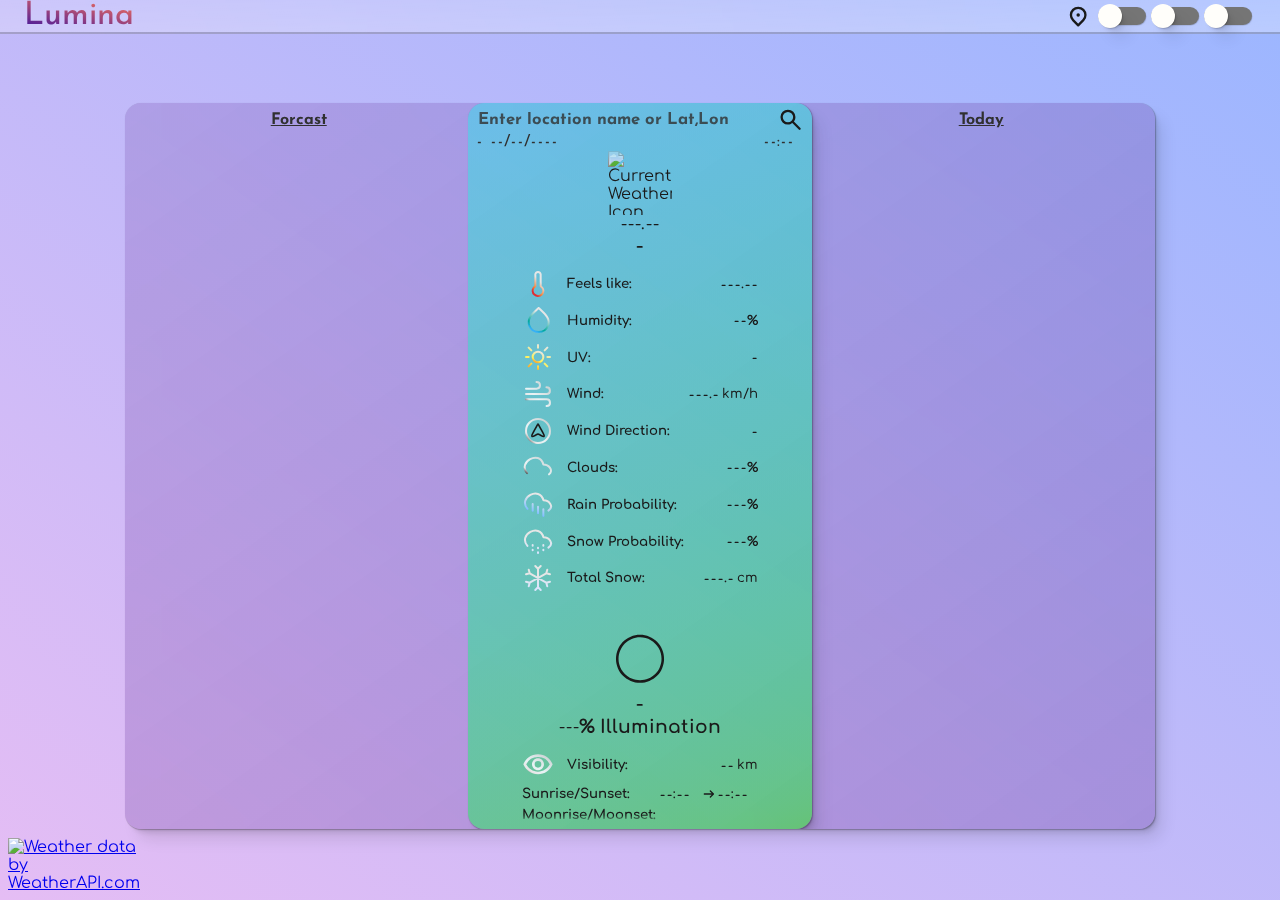
==== commit 0cf03e87: "forcast appears on location + set h4 + media query" ====
--- a/index.html
+++ b/index.html
@@ -1297,207 +1297,13 @@
             <section id="forcast-container" class="scroll">
                 <h4>Forcast</h4>
                 <div class="hour-card-container scroll">
-                    <div class="forcast-card" onclick="onForcastClick(1)">
-                        <div>
-                            <h4>Tomorrow</h4>
-                            <div class="forcast-card-temp clock-digit-container">
-                                <div class="digit">
-                                    <p class="current">-</p>
-                                    <p>0</p>
-                                    <p>1</p>
-                                    <p>2</p>
-                                    <p>3</p>
-                                    <p>4</p>
-                                    <p>5</p>
-                                    <p>6</p>
-                                    <p>7</p>
-                                    <p>8</p>
-                                    <p>9</p>
-                                </div>
-                                <div class="digit">
-                                    <p class="current">-</p>
-                                    <p>0</p>
-                                    <p>1</p>
-                                    <p>2</p>
-                                    <p>3</p>
-                                    <p>4</p>
-                                    <p>5</p>
-                                    <p>6</p>
-                                    <p>7</p>
-                                    <p>8</p>
-                                    <p>9</p>
-                                </div>
-                                <div class="digit">
-                                    <p class="current">-</p>
-                                    <p>0</p>
-                                    <p>1</p>
-                                    <p>2</p>
-                                    <p>3</p>
-                                    <p>4</p>
-                                    <p>5</p>
-                                    <p>6</p>
-                                    <p>7</p>
-                                    <p>8</p>
-                                    <p>9</p>
-                                </div>
-                                <p>.</p>
-                                <div class="digit">
-                                    <p class="current">-</p>
-                                    <p>0</p>
-                                    <p>1</p>
-                                    <p>2</p>
-                                    <p>3</p>
-                                    <p>4</p>
-                                    <p>5</p>
-                                    <p>6</p>
-                                    <p>7</p>
-                                    <p>8</p>
-                                    <p>9</p>
-                                </div>
-                                <div class="digit">
-                                    <p class="current">-</p>
-                                    <p>°C</p>
-                                    <p>°F</p>
-                                </div>
-                            </div>
-                            <div class="forcast-card-weather-icon">
-                                <img width="100%" height="100%"
-                                    src="https://cdn.weatherapi.com/weather/128x128/day/113.png"
-                                    alt="Forcast Weather Icon"></img>
-                            </div>
-                        </div>
-                        <div class="forcast-data">
-                            <div>
-                                <svg class="forcast-card-icon" xmlns="http://www.w3.org/2000/svg" width="28" height="28"
-                                    viewBox="0 0 24 24">
-                                    <path fill="none" stroke="url(#grad2)" stroke-linecap="round"
-                                        stroke-linejoin="round" stroke-width="1.5"
-                                        d="M12.495 3c3.58 3.56 9.345 7.602 6.932 13.397C18.275 19.163 15.492 21 12.5 21c-2.992 0-5.775-1.837-6.927-4.603C3.161 10.607 8.919 6.561 12.495 3" />
-                                </svg>
-                                <h5 class="forcast-card-humidity">100%</h5>
-                            </div>
-                            <div>
-                                <svg class="forcast-card-icon" xmlns="http://www.w3.org/2000/svg" width="28" height="28"
-                                    viewBox="0 0 24 24">
-                                    <path fill="none" stroke="url(#grad6)" stroke-linecap="round"
-                                        stroke-linejoin="round" stroke-width="1.5"
-                                        d="M12.004 19L12 14m4.004 7L16 16m-7.996 1L8 12m11.825 5c4.495-3.16.475-7.73-3.706-7.73C13.296-1.732-3.265 7.368 4.074 15.662" />
-                                </svg>
-                                <h5 class="forcast-card-rain">100%</h5>
-                            </div>
-                            <div>
-                                <svg class="forcast-card-icon" xmlns="http://www.w3.org/2000/svg" width="32" height="32"
-                                    viewBox="0 0 24 24">
-                                    <path fill="none" stroke="url(#grad7)" stroke-linecap="round"
-                                        stroke-linejoin="round" stroke-width="1.5"
-                                        d="M12.004 17.5L12 17m4.004-1.5L16 15m-7.996.5L8 15m4.004 6L12 20.5m4.004-1.5L16 18.5m-7.996.5L8 18.5M19.825 17c4.495-3.16.475-7.73-3.706-7.73C13.296-1.732-3.265 7.368 4.074 15.662" />
-                                </svg>
-                                <h5 class="forcast-card-snow">100%</h5>
-                            </div>
-                        </div>
-                    </div>
-                    <div class="forcast-card" onclick="onForcastClick(2)">
-                        <div>
-                            <h4>After Tomorrow</h4>
-                            <div class="forcast-card-temp clock-digit-container">
-                                <div class="digit">
-                                    <p class="current">-</p>
-                                    <p>0</p>
-                                    <p>1</p>
-                                    <p>2</p>
-                                    <p>3</p>
-                                    <p>4</p>
-                                    <p>5</p>
-                                    <p>6</p>
-                                    <p>7</p>
-                                    <p>8</p>
-                                    <p>9</p>
-                                </div>
-                                <div class="digit">
-                                    <p class="current">-</p>
-                                    <p>0</p>
-                                    <p>1</p>
-                                    <p>2</p>
-                                    <p>3</p>
-                                    <p>4</p>
-                                    <p>5</p>
-                                    <p>6</p>
-                                    <p>7</p>
-                                    <p>8</p>
-                                    <p>9</p>
-                                </div>
-                                <div class="digit">
-                                    <p class="current">-</p>
-                                    <p>0</p>
-                                    <p>1</p>
-                                    <p>2</p>
-                                    <p>3</p>
-                                    <p>4</p>
-                                    <p>5</p>
-                                    <p>6</p>
-                                    <p>7</p>
-                                    <p>8</p>
-                                    <p>9</p>
-                                </div>
-                                <p>.</p>
-                                <div class="digit">
-                                    <p class="current">-</p>
-                                    <p>0</p>
-                                    <p>1</p>
-                                    <p>2</p>
-                                    <p>3</p>
-                                    <p>4</p>
-                                    <p>5</p>
-                                    <p>6</p>
-                                    <p>7</p>
-                                    <p>8</p>
-                                    <p>9</p>
-                                </div>
-                                <div class="digit">
-                                    <p class="current">-</p>
-                                    <p>°C</p>
-                                    <p>°F</p>
-                                </div>
-                            </div>
-                            <div class="forcast-card-weather-icon">
-                                <img width="100%" height="100%"
-                                    src="https://cdn.weatherapi.com/weather/128x128/day/113.png"
-                                    alt="Forcast Weather Icon"></img>
-                            </div>
-                        </div>
-                        <div class="forcast-data">
-                            <div>
-                                <svg class="forcast-card-icon" xmlns="http://www.w3.org/2000/svg" width="28" height="28"
-                                    viewBox="0 0 24 24">
-                                    <path fill="none" stroke="url(#grad2)" stroke-linecap="round"
-                                        stroke-linejoin="round" stroke-width="1.5"
-                                        d="M12.495 3c3.58 3.56 9.345 7.602 6.932 13.397C18.275 19.163 15.492 21 12.5 21c-2.992 0-5.775-1.837-6.927-4.603C3.161 10.607 8.919 6.561 12.495 3" />
-                                </svg>
-                                <h5 class="forcast-card-humidity">100%</h5>
-                            </div>
-                            <div>
-                                <svg class="forcast-card-icon" xmlns="http://www.w3.org/2000/svg" width="28" height="28"
-                                    viewBox="0 0 24 24">
-                                    <path fill="none" stroke="url(#grad6)" stroke-linecap="round"
-                                        stroke-linejoin="round" stroke-width="1.5"
-                                        d="M12.004 19L12 14m4.004 7L16 16m-7.996 1L8 12m11.825 5c4.495-3.16.475-7.73-3.706-7.73C13.296-1.732-3.265 7.368 4.074 15.662" />
-                                </svg>
-                                <h5 class="forcast-card-rain">100%</h5>
-                            </div>
-                            <div>
-                                <svg class="forcast-card-icon" xmlns="http://www.w3.org/2000/svg" width="32" height="32"
-                                    viewBox="0 0 24 24">
-                                    <path fill="none" stroke="url(#grad7)" stroke-linecap="round"
-                                        stroke-linejoin="round" stroke-width="1.5"
-                                        d="M12.004 17.5L12 17m4.004-1.5L16 15m-7.996.5L8 15m4.004 6L12 20.5m4.004-1.5L16 18.5m-7.996.5L8 18.5M19.825 17c4.495-3.16.475-7.73-3.706-7.73C13.296-1.732-3.265 7.368 4.074 15.662" />
-                                </svg>
-                                <h5 class="forcast-card-snow">100%</h5>
-                            </div>
-                        </div>
-                    </div>
+                    
+                </div>
             </section>
             <section id="alt-current-container" class="scroll">
-                Lorem ipsum, dolor sit amet consectetur adipisicing elit. Eum possimus necessitatibus voluptatibus voluptatem quia earum vel cumque nobis aut totam tenetur est eligendi quod, provident natus velit ex sit nemo.
+                <h4></h4>
+                <div class="hour-card-container scroll">
+                </div>
             </section>
             <section id="today-container">
                 <h4>Today</h4>
--- a/styles.css
+++ b/styles.css
@@ -663,6 +663,7 @@
     opacity: 0;
 }
 
+#alt-current-container>h4,
 #forcast-container>h4,
 #today-container>h4 {
     text-align: center;
@@ -676,7 +677,7 @@
     flex: 1;
     display: flex;
     align-items: center;
-    justify-content: space-evenly;
+    justify-content: start;
     flex-direction: column;
     mask-image: linear-gradient(to top, rgba(0, 0, 0, 0) 0%, rgba(0, 0, 0, 1) 0.3rem, rgba(0, 0, 0, 1) calc(100% - 0.6rem), rgba(0, 0, 0, 0) 100%);
     -webkit-mask-image: linear-gradient(to top, rgba(0, 0, 0, 0) 0%, rgba(0, 0, 0, 1) 0.3rem, rgba(0, 0, 0, 1) calc(100% - 0.6rem), rgba(0, 0, 0, 0) 100%);
@@ -809,6 +810,7 @@
 }
 
 #forcast-container>div {
+    justify-content: space-evenly;
     mask-image: none;
     -webkit-mask-image: none;
 }
@@ -820,6 +822,7 @@
     width: clamp(12rem, 70%, 100%);
     height: fit-content;
     max-height: 10rem;
+    padding-bottom: 0.2rem;
     background-color: var(--card-bgr-day);
     border-radius: 1rem;
     margin: 0.4rem;
@@ -830,7 +833,7 @@
 }
 
 .forcast-card:nth-child(2) {
-    animation-delay: 90ms;
+    animation-duration: 0.5s;
 }
 
 .forcast-card:hover {
@@ -883,6 +886,7 @@
     #current-container {
         position: relative;
         order: 1;
+        transform: translateX(0%) !important;
     }
 
     #current-container::before {
@@ -919,8 +923,14 @@
         min-height: 9rem;
     }
 
+    #forcast-container>div {
+        flex-wrap: wrap;
+    }
+
     #alt-current-container {
         order: 4;
+        min-height: 9rem;
+        opacity: 1;
     }
 
     main {
